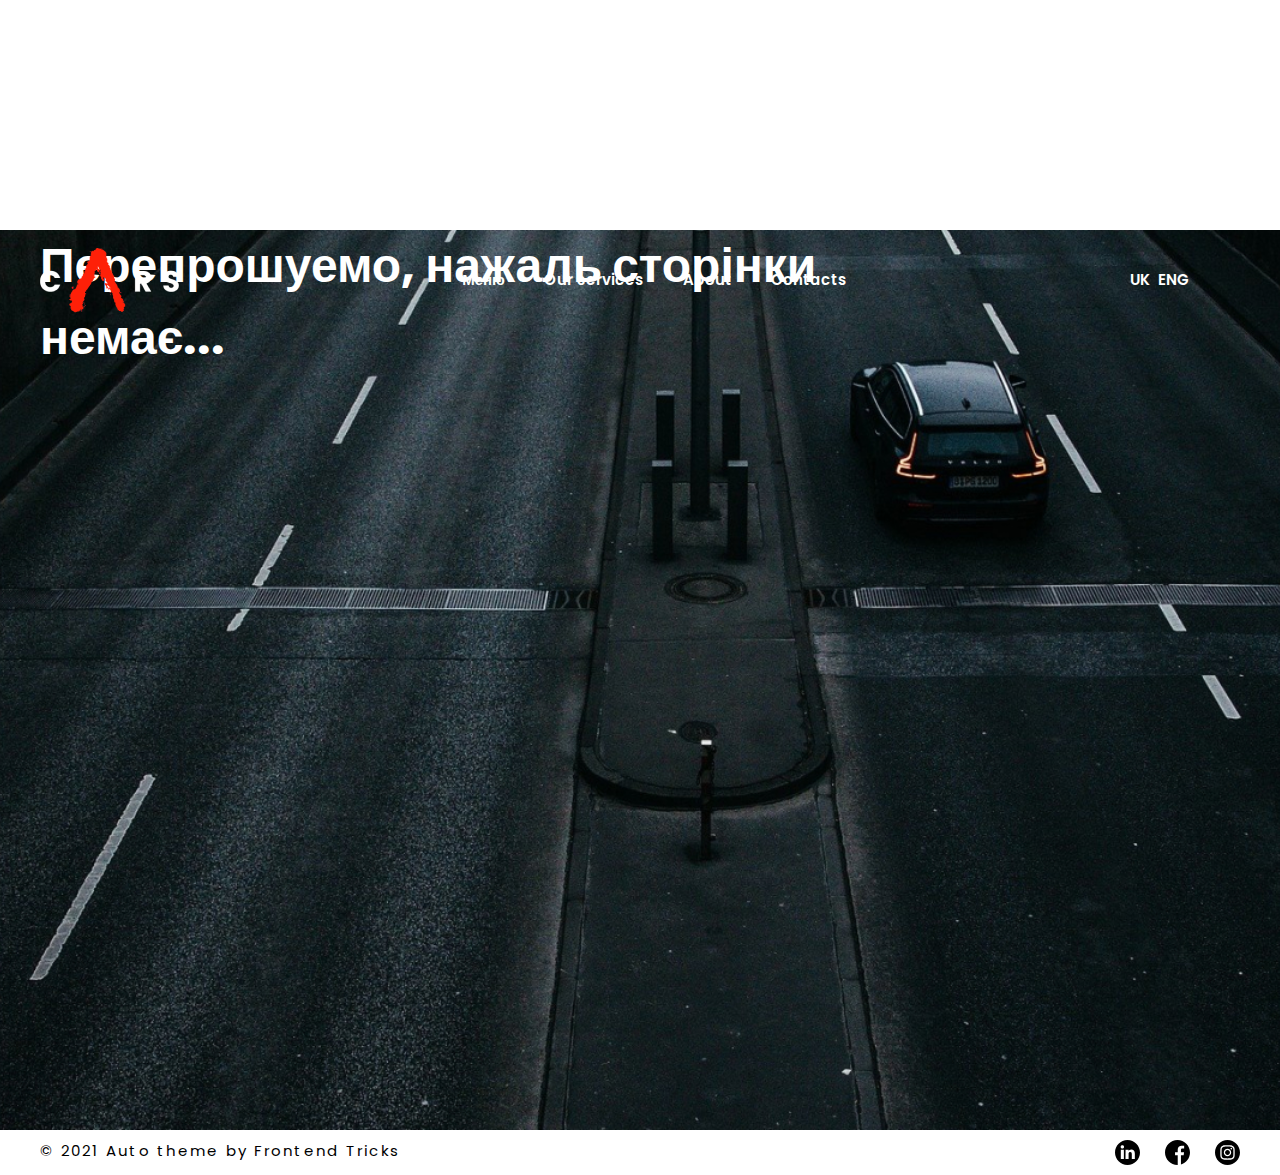
==== error-UK.html @ 9df47ee7 "First Commit" ====
<!DOCTYPE html>
<html lang="en">
<head>
    <meta charset="UTF-8">
    <meta http-equiv="X-UA-Compatible" content="IE=edge">
    <meta name="viewport" content="width=device-width, initial-scale=1.0">
    <link rel="stylesheet" href="./css/style.css">
    <link rel="preconnect" href="https://fonts.googleapis.com"> 
    <link rel="preconnect" href="https://fonts.gstatic.com" crossorigin> 
    <link href="https://fonts.googleapis.com/css2?family=Poppins:wght@400;500;600;700;900&display=swap" rel="stylesheet">
    <title>Cars</title>
</head>
<body>
    <div class="wrapper_error">
        <div class="page_one">
            <header class="header_container _container">
                <div class="header_logo">
                    <a href="#"><img src="./img/logo 1.png" alt="logo_icon"></a>
                </div>
                <nav class="header_item">
                    <a href="#">Меню</a>
                    <a href="#">Our services</a>
                    <a href="#">About</a>
                    <a href="#">Contacts</a>
                </nav>
                <div class="burger-menu">
                    <input id="menu-toggle" type="checkbox">
                    <label class="menu-btn" for="menu-toggle">
                        <span></span>
                    </label>
                    <ul class="menubox">
                        <li><a href="#" class="menu-item">Main</a></li>
                        <li><a href="#" class="menu-item">Our services</a></li>
                        <li><a href="#" class="menu-item">About</a></li>
                        <li><a href="#" class="menu-item">Contacts</a></li>
                        <div class="lang-burger">
                            <a href="./index-UK.html">UK</a>
                            <a href="./index.html">ENG</a>
                        </div>
                    </ul>
                </div>
                <div class="lang_menu">
                    <a href="./index-UK.html">UK</a>
                    <a href="./index.html">ENG</a>
                </div>
            </header>
            <div class="intro_container">
                <div class="_container">
                    <h1>Перепрошуемо, нажаль сторінки немає...
                    </h1>
                </div>
            </div>
        </div>
        <footer class="footer-error">
            <div class="_container">
                <div class="footer-contant">
                    <p class="footer-text">© 2021 Auto theme by Frontend Tricks
                    </p>
                    <div class="footer-social">
                        <a class="soc-in" href="#"><img src="./img/linkedin 1.svg" alt="" class="logo-in"></a>
                        <a class="soc-facebook" href="#"><img src="./img/facebook 1.svg" alt="" class="logo-facebook"></a>
                        <a class="soc-instagram" href="#"><img src="./img/instagram.svg" alt="" class="logo-inst"></a>
                    </div>
                </div>
            </div>
        </footer>
        <!-- -------END--FOOTER---------- -->
    </div>
</body>
</html>
---- css/style.css ----
/*Обнуление*/
*{
	padding: 0;
	margin: 0;
	border: 0;
}
*,*:before,*:after{
	-moz-box-sizing: border-box;
	-webkit-box-sizing: border-box;
	box-sizing: border-box;
}
:focus,:active{outline: none;}
a:focus,a:active{outline: none;}
nav,footer,header,aside{display: block;}
html,body{
	height: 100%;
	width: 100%;
	font-size: 100%;
	line-height: 1;
	font-size: 14px;
	-ms-text-size-adjust: 100%;
	-moz-text-size-adjust: 100%;
	-webkit-text-size-adjust: 100%;
}
input,button,textarea{font-family:inherit;}
input::-ms-clear{display: none;}
button{cursor: pointer;}
button::-moz-focus-inner {padding:0;border:0;}
a, a:visited{text-decoration: none;}
a:hover{text-decoration: none;}
ul li{list-style: none;}
img{vertical-align: top;}
h1,h2,h3,h4,h5,h6{font-size:inherit;font-weight: 400;}
/*--------------------*/
/* font-family: 'Poppins', sans-serif; */

/* ------------------------------------------- */
body{
    font-family: 'Poppins', sans-serif;
    font-style: normal;
}
._container{
    max-width: 1230px;
    margin: 0 auto;
    padding: 0 15px;
}

/* ------------------------------------------- */
.page_one{
    width: 100%;
    height: 100vh;
    background: url(../img/road.jpg)no-repeat;
    background-size: cover;
	background-position: center ;
    position: relative;
}
.header_item{
    display: block;
}
.header_container{
    position: absolute;
    top: 0;
    left: 0;
    z-index: 100;
    width: 100%;
    height: 100px;
    display: flex;
    justify-content: space-between;
    align-items: center;
    color: white;
    padding: 0 40px;
}
.header--fixed{
    position: fixed;
    height: 50px;
	left: 0;
	top: 0;
    z-index: 20;
    background-color: rgba(0, 0, 0,.7);
    transition: all .6s ease;
}
.logo-img-scroll{
    width: 100px;
}
.header_item a{
    color: white;
    font-weight: 600;
    font-size: 15px;
    line-height: 22px;
}
.header_item a:hover{
    color: #B7B7B7;
    border-bottom: 2px solid #B7B7B7;
    transition: 0.2s;
}
.header_item a:not(:last-child){
    margin-right: 35px;
}
.lang_menu{
    display: flex;
}
.lang_menu a{
    font-weight: 600;
    font-size: 15px;
    line-height: 22px;
    color: white;
}
.lang_menu a:hover{
    color: #B7B7B7;
    transition: 0.2s;
}

.lang_menu a:not(:last-child){
    margin-right: 8px;
}
.lang-burger a{
    font-weight: 600;
    font-size: 15px;
    line-height: 22px;
    color: white;
}
.lang-burger a:hover{
    color: white;
    transition: 0.1s;
}

.lang-burger a:not(:last-child){
    margin-right: 8px;
}
.lang-burger{
    display: flex;
    position: absolute;
    bottom: 30px;
    right: 30px;
}
/* ------------------------------------------- */
.intro{
    position: absolute;
    top: 0;
    left: 0;
    z-index: 6;
    width: 100%;
    height: 100vh;
}
.intro_container h1{
    max-width: 791px;
    margin-top: 230px;
    font-weight: 700;
    font-size: 48px;
    line-height: 150%;
    color: #FFFFFF;
}

.intro_button {
    margin-top: 53px;
}
.intro_button a{
    padding: 11px 48px;
    font-weight: 500;
    font-size: 18px;
    line-height: 150%;
    color: #FFFFFF;
    background: #DB2512;
}
.intro_button a:hover{
    background: #82180c;
    transition: 0.3s;
}
/* -------------------------------------------------------------- */
/* ---------------------BURGER-MENU------------------------------ */
/* -------------------------------------------------------------- */
.burger-menu{
    display: none;
    /* position: relative; */
    /* z-index: 10; */
}
.link-img {
    margin: 0 40px;
}
.menu-btn{
    display: flex;
    align-items: center;
    position: absolute;
    right: 15px;
    width: 26px;
    height: 26px;
    cursor: pointer;
    z-index: 200;
    top: 10px;
}
.menu-btn > span,
.menu-btn > span::before,
.menu-btn > span::after{
    display: block;
    position: absolute;
    width: 100%;
    height: 2px;
    background-color: white;
    transition-duration: .25s;
}
.menu-btn > span::before{
    content: '';
    top: -8px;
}
.menu-btn > span::after{
    content: '';
    top: 8px;
}
.menubox{
    display: block;
    text-align: center;
    position: fixed;
    visibility: hidden;
    top: 0;
    right: -100%;
    margin: 0;
    width: 100%;
    height: 100%;
    padding: 70px 0;
    list-style: none;
    background: rgba(15, 15, 15, .9);
    box-shadow: 1px 0px 6px rgba(0, 0, 0, .2);
    transition-duration: .25s;
    z-index: 1000;
}
.menu-item{
    display: inline-block;
    padding: 12px 24px;
    font-size: 24px;
    line-height: 18px;
    text-transform: uppercase;
    color: white;
    text-align: center;
    text-decoration: none;
    transition-duration: 0.25s;
}

a:active{
    color: rgba(200, 12, 12, 0.907);
}
.menu-item:hover{
    color: rgba(219, 37, 18, .8);
}
#menu-toggle{
    opacity: 0;
}
#menu-toggle:focus ~ .menu-btn > span{
    transform: rotate(45deg);
}
#menu-toggle:focus ~ .menu-btn > span::before{
    transform: rotate(0);
    top: 0;
}
#menu-toggle:focus ~ .menu-btn > span::after{
    transform: rotate(90deg);
    top: 0;
}
#menu-toggle:focus ~ .menubox{
    visibility: visible;
    right: 0;
}

/* -------------------------------------------------------------- */
/* -------------------------------------------------------------- */
/* -------------------------------------------------------------- */
.arrow{
    position: absolute;
    opacity: 0;
    bottom: 0;
    right: 0;
    transform: rotate(90deg);
    width: 30px;
    background-color: #DB2512;
    padding: 20px;
    transition: all .3s ease;
}
.arrow-fixed{
    position: fixed;
    opacity: 1;
    z-index: 30;
    width: 60px;
    bottom: 160px;
    right: 40px;
    transform: rotate(-90deg);
    transition: all .6s ease;
    border-radius: 50%;
    background-color: rgba(219, 37, 18, .6);
    padding: 20px;
}
/* <!-- -------BLOCK_CONTAKT------- --> */
.block-contakt{
    position: relative;
    margin-top: -100px;
}

.intro_block{
    display: flex;
    justify-content: center;
}
.block_one{
    padding: 39px 0 37px 39px;
    width: 100%;
    /* width: 33.333%; */
    background: #FFFFFF;
    box-shadow: 0px 0px 15px rgba(0, 0, 0, 0.25);
}
.block_one{
    margin-top: 10px;
}
.block_one:not(:last-child){
    margin-top: 10px;
    margin-right: 21px;
}
.text_one_block{
    font-weight: 700;
    font-size: 18px;
    line-height: 150%;
    letter-spacing: 0.15em;
    margin: 21px 0 15px;
}
.text_two_block{
    font-weight: 400;
    font-size: 18px;
    line-height: 150%;
    color: #B7B7B7;
} 

/* <!-- -----------SERVICE------------ --> */
.service {
    padding: 100px 0;
}
.service-container {
    color: #000000;
    text-transform: uppercase;
    letter-spacing: 0.15em;
}
.service-title {
    font-weight: 700;
    font-size: 30px;
    line-height: 150%;
}
.service-sub-title {
    margin: 15px 0 60px 0;
    font-weight: 400;
    font-size: 15px;
    line-height: 22px;
}
.service-list {
    display: flex;
    justify-content: space-between;
    flex-wrap: wrap;
}
.service-item{
    margin-right: 5px;
}

.block-img{
    position: relative;
    max-width: 386px;
    max-height: 500px;
    overflow: hidden;
    background-color: black;
}
.block-img:hover img{
    transform:scale(1.3);
    filter: blur(1px);
    opacity: .5;
}
.service-img {
    width: 100%;
    transition: .5s;
}
.service-item_text{
    position: absolute;
    bottom: 32px;
    left: 29px;
    font-weight: 600;
    font-size: 18px;
    line-height: 150%;
    letter-spacing: 0.23em;
    text-transform: uppercase;
    color: #FFFFFF;
    opacity: 0;
}
.service-item_text{
    max-width: 269px;
    max-height: 108px;
}
.service-item_button{
    position: absolute;
    top: 50%;
    left: 50%;
    transform: translate(-50%, -50%);
    padding: 40px;
    font-size: 18px;
    letter-spacing: 0.23em;
    cursor: pointer;
    color: #FFFFFF;
    background-color: #DB2512;
    border-radius: 50%;
    z-index: 100;
    opacity: 0;
}
.service-item_name {
    margin-top: 21px;
    font-weight: 600;
    font-size: 20px;
    line-height: 150%;
    letter-spacing: 0.23em;
    text-transform: uppercase;
}
.block-img:hover .service-item_button{
    opacity: .8;
    transition: .5s;
}
.block-img:hover .service-item_text{
    opacity: 1;
    transition: .5s;
}
/* <!-- --------------ABOUT----------- --> */
.block-about {
    padding: 117px 0;
    background: #171616;
}
.block-item_container {
    display: flex;
    justify-content: space-between;
}


.block-above_content {
    max-width: 506px;
}

.block-above_title {
    font-weight: 700;
    font-size: 30px;
    line-height: 150%;
    letter-spacing: 0.15em;
    text-transform: uppercase;
    color: #FFFFFF;
}
.block-above_text {
    margin: 42px 0 48px 0;
    font-weight: 600;
    font-size: 15px;
    line-height: 150%;
    letter-spacing: 0.23em;
    color: #B7B7B7;
}
.block-above_link {
    font-weight: 500;
    font-size: 18px;
    line-height: 150%;
    letter-spacing: 0.15em;
    text-decoration-line: underline;
    text-transform: uppercase;
    color: #FFFFFF;
}
.block-above_img {
    margin: 40px 0;
}
.above_img {
    width: 100%;
}


/* <!-- -----------WORK-PROCESS----------- --> */

.work-process_content {
    text-align: center;
    padding: 100px 0;
}
.work-process_title {
    font-weight: 900;
    font-size: 148px;
    line-height: 150%;
    text-transform: uppercase;
    color: #000000;
}
.work-process_subtitle {
    margin: 58px 0 92px;
    font-weight: 600;
    font-size: 40px;
    line-height: 150%;
    letter-spacing: 0.15em;
    text-transform: uppercase;
    color: #000000;
}
.work-process_block {
    display: flex;
    justify-content: space-between;
}
.work-process_item {
    max-width: 386px;
    padding: 31px 30px 26px 30px;
    margin-top: 10px;
    background: #FFFFFF;
    box-shadow: 0px 0px 15px rgba(0, 0, 0, 0.25);
}
.work-process_item:not(:last-child) {
    margin-right: 5px;
}
._item-title {
    font-weight: 700;
    font-size: 18px;
    line-height: 150%;
    letter-spacing: 0.15em;
    text-transform: uppercase;
    color: #000000;
}
._item-subtitle {
    margin-top: 15px;
    font-weight: 400;
    font-size: 18px;
    line-height: 150%;
    color: #B7B7B7;
}

/* <!-- ---------CONTACT---------- --> */
.block-contack {
    background: #171616;
}
input,
textarea{
    background: none;
    border-bottom: 1px solid white;
    font-weight: 400;
    font-size: 15px;
    line-height: 150%;
    letter-spacing: 0.15em;
    color: #FFFFFF;
}
input{
    display: block;
    width: 197px;
    padding: 9px 0;
}
textarea{
    display: flex;
    width: 100%;
    resize: none;
}
.block-contact_contant {
    max-width: 100%;
    padding: 97px 0;
}
.block-contack_title {
    font-weight: 700;
    font-size: 30px;
    line-height: 150%;
    letter-spacing: 0.15em;
    text-transform: uppercase;
    color: #FFFFFF;
}
.block-contact_form {
    display: block;
    max-width: 440px;
}
._form-input {
    display: flex;
}
._input-two{
    margin: 45px 0 54px 0;
}
._input-name {
    margin-right: 46px;
}

._input-mail {
    margin-right: 46px;
}

.block-contact_btn{
    padding: 11px 76px;
    margin-top: 37px;
    font-weight: 500;
    font-size: 18px;
    line-height: 150%;
    text-transform: uppercase;
    color: #FFFFFF;
    background: #DB2512;
}

/* <!-- ------------FOOTER---------- --> */
.footer {
    padding: 66px 0 61px 0;
}
.footer-error{
    padding: 10px 0 10px 0;
}
.footer-contant {
    display: flex;
    justify-content: space-between;
}
.footer-text {
    font-weight: 400;
    font-size: 15px;
    line-height: 150%;
    letter-spacing: 0.15em;
    color: #000000;
}

.logo-facebook {
    margin-left: 21px;
}
.logo-inst {
    margin-left: 21px;
}









/* ------------------------------------------------------- */
@media (max-width:1052px) {
    .block-item_container {
        display:block;
    }
    .block-above_content {
        max-width: 100%;
    }
}
@media (max-width:811px) {
    .service {
        text-align: center;
    }
    .service-list {
        justify-content: center;
    }
}
@media (max-width:782px) {
    .block-contakt{
        margin-top: 0;
    }
}
@media (max-width:761px) {
    .arrow{
        display: none;
    }
    .header_item{
        display: none;
    }
    .lang_menu{
        display: none;
    }
    .burger-menu{
        display: block;
    }
}

@media (max-width:698px) {
    .footer-contant {
        display: block;
    }
    .footer-social {
        margin-top: 15px;
        text-align: center;
    }
    .footer-text {
        text-align: center;
    }
    .work-process_title {
        font-size: 100px;
    }
    .work-process_block {
        display: block;
    }
    .work-process_item {
        max-width: 100%;
    }
    .intro_block{
        display: block;
        width: 100%;
        text-align: center;
    }
    .text_one_block{
        font-size: 14px;
    }
    .intro_container h1{
        /* font-size: calc(); */
        font-size: 30px;
    }
}
@media (max-width:500px) {
    .work-process_title{
        font-size: 80px;
    }
    .work-process_subtitle{
        font-size: 35px;
    }
}

@media (max-width:475px) {
    ._form-input {
        display: block;
    }
    input{
        width: 100%;
    }
    ._input-last-name {
        margin-top: 45px;
    }
    ._input-phone {
        margin-top: 45px;
    }
}
@media (max-width:400px){
    .work-process_title{
        font-size: 70px;
    }
    .work-process_subtitle{
        font-size: 30px;
    }
    .service-item_text{
        font-size: 16px;
    }
}
@media (max-width:350px){
    .work-process_title{
        font-size: 60px;
    }
    .service-item_text{
        font-size: 14px;
        bottom: 15px;
    }

}
@media (max-width:300px){
    .work-process_title{
        font-size: 50px;
    }
    .block-above_title{
        font-size: 25px;
    }
    .work-process_subtitle{
        font-size: 30px;
    }
    .service-item_text{
        font-size: 10px;
        /* bottom: 0; */
    }
}
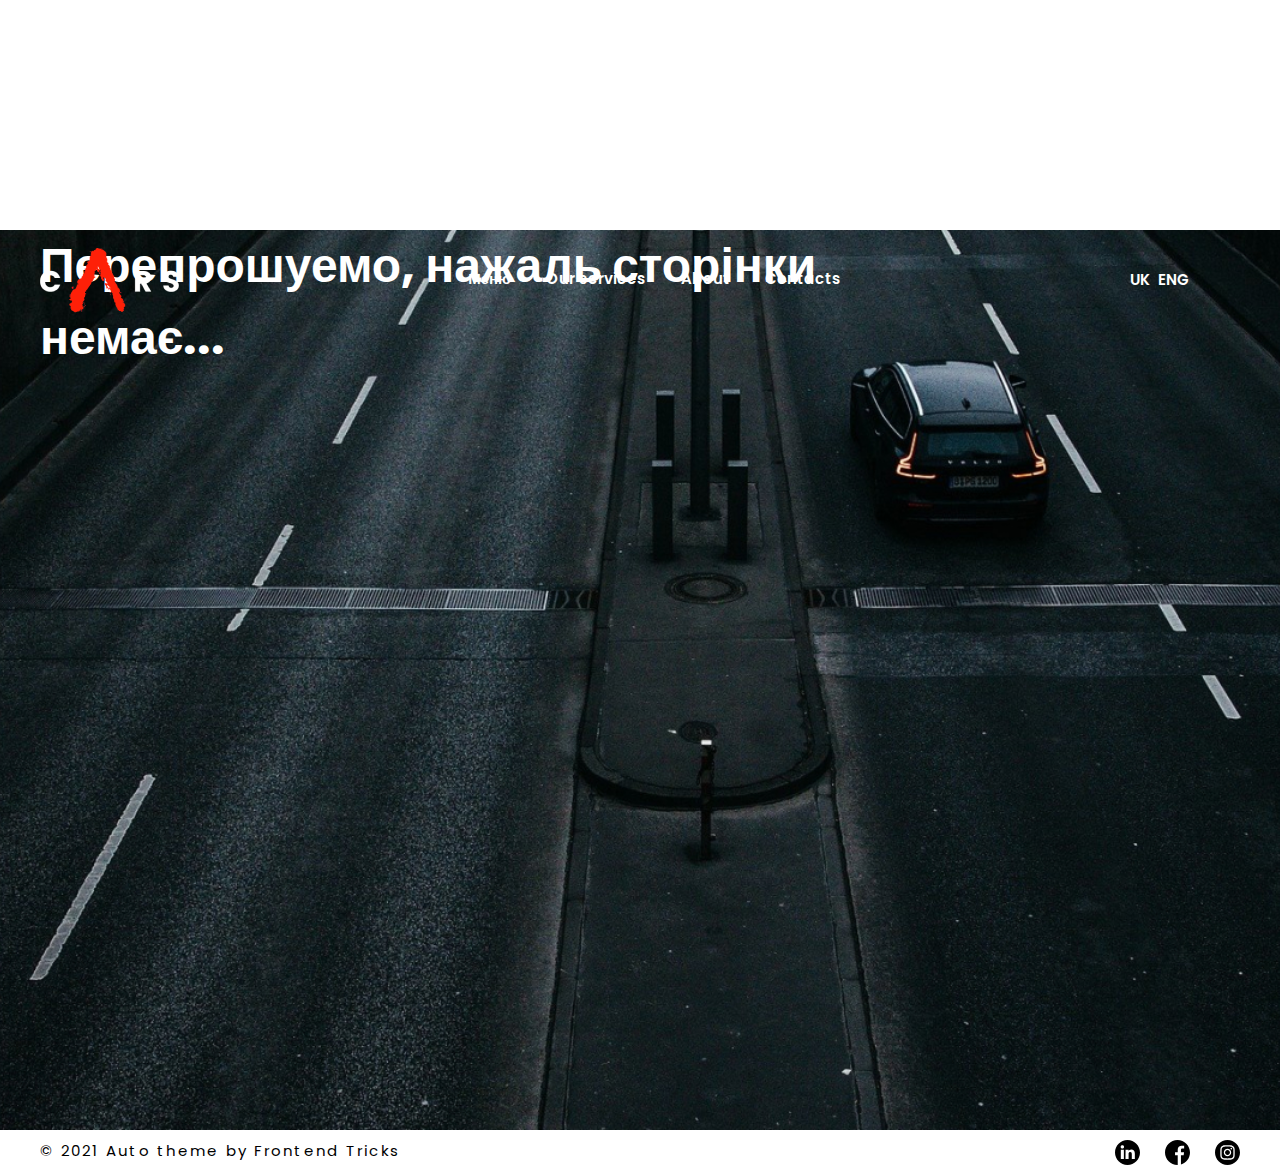
==== commit 30988720: "new file" ====
--- a/error-UK.html
+++ b/error-UK.html
@@ -15,7 +15,7 @@
         <div class="page_one">
             <header class="header_container _container">
                 <div class="header_logo">
-                    <a href="#"><img src="./img/logo 1.png" alt="logo_icon"></a>
+                    <a href="/cars/index-UK.html"><img src="./img/logo 1.png" alt="logo_icon"></a>
                 </div>
                 <nav class="header_item">
                     <a href="#">Меню</a>
--- a/css/style.css
+++ b/css/style.css
@@ -1,747 +1,2 @@
-/*Обнуление*/
-*{
-	padding: 0;
-	margin: 0;
-	border: 0;
-}
-*,*:before,*:after{
-	-moz-box-sizing: border-box;
-	-webkit-box-sizing: border-box;
-	box-sizing: border-box;
-}
-:focus,:active{outline: none;}
-a:focus,a:active{outline: none;}
-nav,footer,header,aside{display: block;}
-html,body{
-	height: 100%;
-	width: 100%;
-	font-size: 100%;
-	line-height: 1;
-	font-size: 14px;
-	-ms-text-size-adjust: 100%;
-	-moz-text-size-adjust: 100%;
-	-webkit-text-size-adjust: 100%;
-}
-input,button,textarea{font-family:inherit;}
-input::-ms-clear{display: none;}
-button{cursor: pointer;}
-button::-moz-focus-inner {padding:0;border:0;}
-a, a:visited{text-decoration: none;}
-a:hover{text-decoration: none;}
-ul li{list-style: none;}
-img{vertical-align: top;}
-h1,h2,h3,h4,h5,h6{font-size:inherit;font-weight: 400;}
-/*--------------------*/
-/* font-family: 'Poppins', sans-serif; */
-
-/* ------------------------------------------- */
-body{
-    font-family: 'Poppins', sans-serif;
-    font-style: normal;
-}
-._container{
-    max-width: 1230px;
-    margin: 0 auto;
-    padding: 0 15px;
-}
-
-/* ------------------------------------------- */
-.page_one{
-    width: 100%;
-    height: 100vh;
-    background: url(../img/road.jpg)no-repeat;
-    background-size: cover;
-	background-position: center ;
-    position: relative;
-}
-.header_item{
-    display: block;
-}
-.header_container{
-    position: absolute;
-    top: 0;
-    left: 0;
-    z-index: 100;
-    width: 100%;
-    height: 100px;
-    display: flex;
-    justify-content: space-between;
-    align-items: center;
-    color: white;
-    padding: 0 40px;
-}
-.header--fixed{
-    position: fixed;
-    height: 50px;
-	left: 0;
-	top: 0;
-    z-index: 20;
-    background-color: rgba(0, 0, 0,.7);
-    transition: all .6s ease;
-}
-.logo-img-scroll{
-    width: 100px;
-}
-.header_item a{
-    color: white;
-    font-weight: 600;
-    font-size: 15px;
-    line-height: 22px;
-}
-.header_item a:hover{
-    color: #B7B7B7;
-    border-bottom: 2px solid #B7B7B7;
-    transition: 0.2s;
-}
-.header_item a:not(:last-child){
-    margin-right: 35px;
-}
-.lang_menu{
-    display: flex;
-}
-.lang_menu a{
-    font-weight: 600;
-    font-size: 15px;
-    line-height: 22px;
-    color: white;
-}
-.lang_menu a:hover{
-    color: #B7B7B7;
-    transition: 0.2s;
-}
-
-.lang_menu a:not(:last-child){
-    margin-right: 8px;
-}
-.lang-burger a{
-    font-weight: 600;
-    font-size: 15px;
-    line-height: 22px;
-    color: white;
-}
-.lang-burger a:hover{
-    color: white;
-    transition: 0.1s;
-}
-
-.lang-burger a:not(:last-child){
-    margin-right: 8px;
-}
-.lang-burger{
-    display: flex;
-    position: absolute;
-    bottom: 30px;
-    right: 30px;
-}
-/* ------------------------------------------- */
-.intro{
-    position: absolute;
-    top: 0;
-    left: 0;
-    z-index: 6;
-    width: 100%;
-    height: 100vh;
-}
-.intro_container h1{
-    max-width: 791px;
-    margin-top: 230px;
-    font-weight: 700;
-    font-size: 48px;
-    line-height: 150%;
-    color: #FFFFFF;
-}
-
-.intro_button {
-    margin-top: 53px;
-}
-.intro_button a{
-    padding: 11px 48px;
-    font-weight: 500;
-    font-size: 18px;
-    line-height: 150%;
-    color: #FFFFFF;
-    background: #DB2512;
-}
-.intro_button a:hover{
-    background: #82180c;
-    transition: 0.3s;
-}
-/* -------------------------------------------------------------- */
-/* ---------------------BURGER-MENU------------------------------ */
-/* -------------------------------------------------------------- */
-.burger-menu{
-    display: none;
-    /* position: relative; */
-    /* z-index: 10; */
-}
-.link-img {
-    margin: 0 40px;
-}
-.menu-btn{
-    display: flex;
-    align-items: center;
-    position: absolute;
-    right: 15px;
-    width: 26px;
-    height: 26px;
-    cursor: pointer;
-    z-index: 200;
-    top: 10px;
-}
-.menu-btn > span,
-.menu-btn > span::before,
-.menu-btn > span::after{
-    display: block;
-    position: absolute;
-    width: 100%;
-    height: 2px;
-    background-color: white;
-    transition-duration: .25s;
-}
-.menu-btn > span::before{
-    content: '';
-    top: -8px;
-}
-.menu-btn > span::after{
-    content: '';
-    top: 8px;
-}
-.menubox{
-    display: block;
-    text-align: center;
-    position: fixed;
-    visibility: hidden;
-    top: 0;
-    right: -100%;
-    margin: 0;
-    width: 100%;
-    height: 100%;
-    padding: 70px 0;
-    list-style: none;
-    background: rgba(15, 15, 15, .9);
-    box-shadow: 1px 0px 6px rgba(0, 0, 0, .2);
-    transition-duration: .25s;
-    z-index: 1000;
-}
-.menu-item{
-    display: inline-block;
-    padding: 12px 24px;
-    font-size: 24px;
-    line-height: 18px;
-    text-transform: uppercase;
-    color: white;
-    text-align: center;
-    text-decoration: none;
-    transition-duration: 0.25s;
-}
-
-a:active{
-    color: rgba(200, 12, 12, 0.907);
-}
-.menu-item:hover{
-    color: rgba(219, 37, 18, .8);
-}
-#menu-toggle{
-    opacity: 0;
-}
-#menu-toggle:focus ~ .menu-btn > span{
-    transform: rotate(45deg);
-}
-#menu-toggle:focus ~ .menu-btn > span::before{
-    transform: rotate(0);
-    top: 0;
-}
-#menu-toggle:focus ~ .menu-btn > span::after{
-    transform: rotate(90deg);
-    top: 0;
-}
-#menu-toggle:focus ~ .menubox{
-    visibility: visible;
-    right: 0;
-}
-
-/* -------------------------------------------------------------- */
-/* -------------------------------------------------------------- */
-/* -------------------------------------------------------------- */
-.arrow{
-    position: absolute;
-    opacity: 0;
-    bottom: 0;
-    right: 0;
-    transform: rotate(90deg);
-    width: 30px;
-    background-color: #DB2512;
-    padding: 20px;
-    transition: all .3s ease;
-}
-.arrow-fixed{
-    position: fixed;
-    opacity: 1;
-    z-index: 30;
-    width: 60px;
-    bottom: 160px;
-    right: 40px;
-    transform: rotate(-90deg);
-    transition: all .6s ease;
-    border-radius: 50%;
-    background-color: rgba(219, 37, 18, .6);
-    padding: 20px;
-}
-/* <!-- -------BLOCK_CONTAKT------- --> */
-.block-contakt{
-    position: relative;
-    margin-top: -100px;
-}
-
-.intro_block{
-    display: flex;
-    justify-content: center;
-}
-.block_one{
-    padding: 39px 0 37px 39px;
-    width: 100%;
-    /* width: 33.333%; */
-    background: #FFFFFF;
-    box-shadow: 0px 0px 15px rgba(0, 0, 0, 0.25);
-}
-.block_one{
-    margin-top: 10px;
-}
-.block_one:not(:last-child){
-    margin-top: 10px;
-    margin-right: 21px;
-}
-.text_one_block{
-    font-weight: 700;
-    font-size: 18px;
-    line-height: 150%;
-    letter-spacing: 0.15em;
-    margin: 21px 0 15px;
-}
-.text_two_block{
-    font-weight: 400;
-    font-size: 18px;
-    line-height: 150%;
-    color: #B7B7B7;
-} 
-
-/* <!-- -----------SERVICE------------ --> */
-.service {
-    padding: 100px 0;
-}
-.service-container {
-    color: #000000;
-    text-transform: uppercase;
-    letter-spacing: 0.15em;
-}
-.service-title {
-    font-weight: 700;
-    font-size: 30px;
-    line-height: 150%;
-}
-.service-sub-title {
-    margin: 15px 0 60px 0;
-    font-weight: 400;
-    font-size: 15px;
-    line-height: 22px;
-}
-.service-list {
-    display: flex;
-    justify-content: space-between;
-    flex-wrap: wrap;
-}
-.service-item{
-    margin-right: 5px;
-}
-
-.block-img{
-    position: relative;
-    max-width: 386px;
-    max-height: 500px;
-    overflow: hidden;
-    background-color: black;
-}
-.block-img:hover img{
-    transform:scale(1.3);
-    filter: blur(1px);
-    opacity: .5;
-}
-.service-img {
-    width: 100%;
-    transition: .5s;
-}
-.service-item_text{
-    position: absolute;
-    bottom: 32px;
-    left: 29px;
-    font-weight: 600;
-    font-size: 18px;
-    line-height: 150%;
-    letter-spacing: 0.23em;
-    text-transform: uppercase;
-    color: #FFFFFF;
-    opacity: 0;
-}
-.service-item_text{
-    max-width: 269px;
-    max-height: 108px;
-}
-.service-item_button{
-    position: absolute;
-    top: 50%;
-    left: 50%;
-    transform: translate(-50%, -50%);
-    padding: 40px;
-    font-size: 18px;
-    letter-spacing: 0.23em;
-    cursor: pointer;
-    color: #FFFFFF;
-    background-color: #DB2512;
-    border-radius: 50%;
-    z-index: 100;
-    opacity: 0;
-}
-.service-item_name {
-    margin-top: 21px;
-    font-weight: 600;
-    font-size: 20px;
-    line-height: 150%;
-    letter-spacing: 0.23em;
-    text-transform: uppercase;
-}
-.block-img:hover .service-item_button{
-    opacity: .8;
-    transition: .5s;
-}
-.block-img:hover .service-item_text{
-    opacity: 1;
-    transition: .5s;
-}
-/* <!-- --------------ABOUT----------- --> */
-.block-about {
-    padding: 117px 0;
-    background: #171616;
-}
-.block-item_container {
-    display: flex;
-    justify-content: space-between;
-}
-
-
-.block-above_content {
-    max-width: 506px;
-}
-
-.block-above_title {
-    font-weight: 700;
-    font-size: 30px;
-    line-height: 150%;
-    letter-spacing: 0.15em;
-    text-transform: uppercase;
-    color: #FFFFFF;
-}
-.block-above_text {
-    margin: 42px 0 48px 0;
-    font-weight: 600;
-    font-size: 15px;
-    line-height: 150%;
-    letter-spacing: 0.23em;
-    color: #B7B7B7;
-}
-.block-above_link {
-    font-weight: 500;
-    font-size: 18px;
-    line-height: 150%;
-    letter-spacing: 0.15em;
-    text-decoration-line: underline;
-    text-transform: uppercase;
-    color: #FFFFFF;
-}
-.block-above_img {
-    margin: 40px 0;
-}
-.above_img {
-    width: 100%;
-}
-
-
-/* <!-- -----------WORK-PROCESS----------- --> */
-
-.work-process_content {
-    text-align: center;
-    padding: 100px 0;
-}
-.work-process_title {
-    font-weight: 900;
-    font-size: 148px;
-    line-height: 150%;
-    text-transform: uppercase;
-    color: #000000;
-}
-.work-process_subtitle {
-    margin: 58px 0 92px;
-    font-weight: 600;
-    font-size: 40px;
-    line-height: 150%;
-    letter-spacing: 0.15em;
-    text-transform: uppercase;
-    color: #000000;
-}
-.work-process_block {
-    display: flex;
-    justify-content: space-between;
-}
-.work-process_item {
-    max-width: 386px;
-    padding: 31px 30px 26px 30px;
-    margin-top: 10px;
-    background: #FFFFFF;
-    box-shadow: 0px 0px 15px rgba(0, 0, 0, 0.25);
-}
-.work-process_item:not(:last-child) {
-    margin-right: 5px;
-}
-._item-title {
-    font-weight: 700;
-    font-size: 18px;
-    line-height: 150%;
-    letter-spacing: 0.15em;
-    text-transform: uppercase;
-    color: #000000;
-}
-._item-subtitle {
-    margin-top: 15px;
-    font-weight: 400;
-    font-size: 18px;
-    line-height: 150%;
-    color: #B7B7B7;
-}
-
-/* <!-- ---------CONTACT---------- --> */
-.block-contack {
-    background: #171616;
-}
-input,
-textarea{
-    background: none;
-    border-bottom: 1px solid white;
-    font-weight: 400;
-    font-size: 15px;
-    line-height: 150%;
-    letter-spacing: 0.15em;
-    color: #FFFFFF;
-}
-input{
-    display: block;
-    width: 197px;
-    padding: 9px 0;
-}
-textarea{
-    display: flex;
-    width: 100%;
-    resize: none;
-}
-.block-contact_contant {
-    max-width: 100%;
-    padding: 97px 0;
-}
-.block-contack_title {
-    font-weight: 700;
-    font-size: 30px;
-    line-height: 150%;
-    letter-spacing: 0.15em;
-    text-transform: uppercase;
-    color: #FFFFFF;
-}
-.block-contact_form {
-    display: block;
-    max-width: 440px;
-}
-._form-input {
-    display: flex;
-}
-._input-two{
-    margin: 45px 0 54px 0;
-}
-._input-name {
-    margin-right: 46px;
-}
-
-._input-mail {
-    margin-right: 46px;
-}
-
-.block-contact_btn{
-    padding: 11px 76px;
-    margin-top: 37px;
-    font-weight: 500;
-    font-size: 18px;
-    line-height: 150%;
-    text-transform: uppercase;
-    color: #FFFFFF;
-    background: #DB2512;
-}
-
-/* <!-- ------------FOOTER---------- --> */
-.footer {
-    padding: 66px 0 61px 0;
-}
-.footer-error{
-    padding: 10px 0 10px 0;
-}
-.footer-contant {
-    display: flex;
-    justify-content: space-between;
-}
-.footer-text {
-    font-weight: 400;
-    font-size: 15px;
-    line-height: 150%;
-    letter-spacing: 0.15em;
-    color: #000000;
-}
-
-.logo-facebook {
-    margin-left: 21px;
-}
-.logo-inst {
-    margin-left: 21px;
-}
-
-
-
-
-
-
-
-
-
-/* ------------------------------------------------------- */
-@media (max-width:1052px) {
-    .block-item_container {
-        display:block;
-    }
-    .block-above_content {
-        max-width: 100%;
-    }
-}
-@media (max-width:811px) {
-    .service {
-        text-align: center;
-    }
-    .service-list {
-        justify-content: center;
-    }
-}
-@media (max-width:782px) {
-    .block-contakt{
-        margin-top: 0;
-    }
-}
-@media (max-width:761px) {
-    .arrow{
-        display: none;
-    }
-    .header_item{
-        display: none;
-    }
-    .lang_menu{
-        display: none;
-    }
-    .burger-menu{
-        display: block;
-    }
-}
-
-@media (max-width:698px) {
-    .footer-contant {
-        display: block;
-    }
-    .footer-social {
-        margin-top: 15px;
-        text-align: center;
-    }
-    .footer-text {
-        text-align: center;
-    }
-    .work-process_title {
-        font-size: 100px;
-    }
-    .work-process_block {
-        display: block;
-    }
-    .work-process_item {
-        max-width: 100%;
-    }
-    .intro_block{
-        display: block;
-        width: 100%;
-        text-align: center;
-    }
-    .text_one_block{
-        font-size: 14px;
-    }
-    .intro_container h1{
-        /* font-size: calc(); */
-        font-size: 30px;
-    }
-}
-@media (max-width:500px) {
-    .work-process_title{
-        font-size: 80px;
-    }
-    .work-process_subtitle{
-        font-size: 35px;
-    }
-}
-
-@media (max-width:475px) {
-    ._form-input {
-        display: block;
-    }
-    input{
-        width: 100%;
-    }
-    ._input-last-name {
-        margin-top: 45px;
-    }
-    ._input-phone {
-        margin-top: 45px;
-    }
-}
-@media (max-width:400px){
-    .work-process_title{
-        font-size: 70px;
-    }
-    .work-process_subtitle{
-        font-size: 30px;
-    }
-    .service-item_text{
-        font-size: 16px;
-    }
-}
-@media (max-width:350px){
-    .work-process_title{
-        font-size: 60px;
-    }
-    .service-item_text{
-        font-size: 14px;
-        bottom: 15px;
-    }
-
-}
-@media (max-width:300px){
-    .work-process_title{
-        font-size: 50px;
-    }
-    .block-above_title{
-        font-size: 25px;
-    }
-    .work-process_subtitle{
-        font-size: 30px;
-    }
-    .service-item_text{
-        font-size: 10px;
-        /* bottom: 0; */
-    }
-}+*{padding:0;margin:0;border:0}*,:after,:before{-webkit-box-sizing:border-box;box-sizing:border-box}:active,:focus{outline:none}a:active,a:focus{outline:none}aside,footer,header,nav{display:block}body,html{height:100%;width:100%;font-size:14px;line-height:1;-ms-text-size-adjust:100%;-moz-text-size-adjust:100%;-webkit-text-size-adjust:100%}button,input,textarea{font-family:inherit}input::-ms-clear{display:none}button{cursor:pointer}button::-moz-focus-inner{padding:0;border:0}a,a:visited{text-decoration:none}a:hover{text-decoration:none}ul li{list-style:none}img{vertical-align:top}h1,h2,h3,h4,h5,h6{font-weight:400}.lang-burger{display:-webkit-box;display:-ms-flexbox;display:flex;position:absolute;bottom:30px;right:30px;gap:8px}.lang-burger a{font-weight:600;font-size:15px;line-height:22px;color:white}.lang-burger a:hover{color:white;-webkit-transition:0.1s;transition:0.1s}.burger-menu{display:none}.link-img{margin:0 40px}.menu-btn{display:-webkit-box;display:-ms-flexbox;display:flex;-webkit-box-align:center;-ms-flex-align:center;align-items:center;position:absolute;right:15px;width:26px;height:26px;cursor:pointer;z-index:200;top:10px}.menu-btn>span,.menu-btn>span:after,.menu-btn>span:before{display:block;position:absolute;width:100%;height:2px;background-color:white;-webkit-transition-duration:0.25s;transition-duration:0.25s}.menu-btn>span:before{content:"";top:-8px}.menu-btn>span:after{content:"";top:8px}.menubox{display:block;text-align:center;position:fixed;visibility:hidden;top:0;right:-100%;margin:0;width:100%;height:100%;padding:70px 0;list-style:none;background:rgba(15,15,15,0.9);-webkit-box-shadow:1px 0px 6px rgba(0,0,0,0.2);box-shadow:1px 0px 6px rgba(0,0,0,0.2);-webkit-transition-duration:0.25s;transition-duration:0.25s;z-index:1000}.menu-item{display:inline-block;padding:12px 24px;font-size:24px;line-height:18px;text-transform:uppercase;color:white;text-align:center;text-decoration:none;-webkit-transition-duration:0.25s;transition-duration:0.25s}a:active{color:rgba(200,12,12,0.907)}.menu-item:hover{color:rgba(219,37,18,0.8)}#menu-toggle{opacity:0}#menu-toggle:focus~.menu-btn>span{-webkit-transform:rotate(45deg);transform:rotate(45deg)}#menu-toggle:focus~.menu-btn>span:before{-webkit-transform:rotate(0);transform:rotate(0);top:0}#menu-toggle:focus~.menu-btn>span{-webkit-transform:rotate(90deg);transform:rotate(90deg);top:0}#menu-toggle:focus~.menubox{visibility:visible;right:0}body{font-family:"Poppins",sans-serif;font-style:normal}._container{max-width:1230px;margin:0 auto;padding:0 15px}.page_one{width:100%;height:100vh;background:url(../img/road.jpg) no-repeat;background-size:cover;background-position:center;position:relative}.header_item{display:-webkit-box;display:-ms-flexbox;display:flex;gap:35px}.header_container{position:absolute;top:0;left:0;z-index:100;width:100%;height:100px;display:-webkit-box;display:-ms-flexbox;display:flex;-webkit-box-pack:justify;-ms-flex-pack:justify;justify-content:space-between;-webkit-box-align:center;-ms-flex-align:center;align-items:center;color:white;padding:0 40px}.header--fixed{position:fixed;height:50px;left:0;top:0;z-index:20;background-color:rgba(0,0,0,0.7);-webkit-transition:all 0.6s ease;transition:all 0.6s ease}.logo-img-scroll{width:100px}.header_item a{color:white;font-weight:600;font-size:15px;line-height:22px}.header_item a{color:#fff;position:relative;text-decoration:none;border-bottom:2px solid transparent;-webkit-transition:all 0.2s;transition:all 0.2s}.header_item a:hover{color:#B7B7B7;border-bottom-color:#B7B7B7;-webkit-transition:all 0.2s;transition:all 0.2s}.lang_menu{display:-webkit-box;display:-ms-flexbox;display:flex;gap:8px}.lang_menu a{font-weight:600;font-size:15px;line-height:22px;color:white}.lang_menu a:hover{color:#B7B7B7;-webkit-transition:0.2s;transition:0.2s}.intro{position:absolute;top:0;left:0;z-index:6;width:100%;height:100vh}.intro_container h1{max-width:791px;margin-top:230px;font-weight:700;font-size:48px;line-height:150%;color:#FFFFFF}.intro_button{margin-top:53px}.intro_button a,.intro_button button{padding:11px 48px;font-weight:500;font-size:18px;line-height:150%;color:#FFFFFF;background:#DB2512}.intro_button button:hover{background:#82180c;-webkit-transition:0.3s;transition:0.3s}.arrow{position:absolute;opacity:0;bottom:0;right:0;-webkit-transform:rotate(90deg);transform:rotate(90deg);width:30px;background-color:#DB2512;padding:20px;-webkit-transition:all 0.3s ease;transition:all 0.3s ease}.arrow-fixed{position:fixed;opacity:1;z-index:30;width:60px;bottom:160px;right:40px;-webkit-transform:rotate(-90deg);transform:rotate(-90deg);-webkit-transition:all 0.6s ease;transition:all 0.6s ease;border-radius:50%;background-color:rgba(219,37,18,0.6);padding:20px}.block-contakt{position:relative;margin-top:-100px}.intro_block{display:-webkit-box;display:-ms-flexbox;display:flex;-webkit-box-pack:center;-ms-flex-pack:center;justify-content:center}.block_one{padding:39px 0 37px 39px;width:100%;background:#FFFFFF;-webkit-box-shadow:0px 0px 15px rgba(0,0,0,0.25);box-shadow:0px 0px 15px rgba(0,0,0,0.25)}.block_one{margin-top:10px}.block_one:not(:last-child){margin-top:10px;margin-right:21px}.text_one_block{font-weight:700;font-size:18px;line-height:150%;letter-spacing:0.15em;margin:21px 0 15px}.text_two_block{font-weight:400;font-size:18px;line-height:150%;color:#B7B7B7}.service{padding:100px 0}.service-container{color:#000000;text-transform:uppercase;letter-spacing:0.15em}.service-title{font-weight:700;font-size:30px;line-height:150%}.service-sub-title{margin:15px 0 60px 0;font-weight:400;font-size:15px;line-height:22px}.service-list{display:-webkit-box;display:-ms-flexbox;display:flex;-webkit-box-pack:justify;-ms-flex-pack:justify;justify-content:space-between;-ms-flex-wrap:wrap;flex-wrap:wrap}.service-item{margin-right:5px}.block-img{position:relative;max-width:386px;max-height:500px;overflow:hidden;background-color:black}.block-img:hover img{-webkit-transform:scale(1.3);transform:scale(1.3);-webkit-filter:blur(1px);filter:blur(1px);opacity:0.5}.block-img:hover .service-item_button{opacity:0.8;-webkit-transition:0.5s;transition:0.5s}.block-img:hover .service-item_text{opacity:1;-webkit-transition:0.5s;transition:0.5s}.service-img{width:100%;-webkit-transition:0.5s;transition:0.5s}.service-item_text{position:absolute;bottom:32px;left:29px;font-weight:600;font-size:18px;line-height:150%;letter-spacing:0.23em;text-transform:uppercase;color:#FFFFFF;opacity:0;-webkit-transition:0.5s;transition:0.5s;max-width:269px;max-height:108px}.service-item_button{position:absolute;top:50%;left:50%;-webkit-transform:translate(-50%,-50%);transform:translate(-50%,-50%);padding:40px;font-size:18px;letter-spacing:0.23em;cursor:pointer;color:#FFFFFF;background-color:#DB2512;border-radius:50%;z-index:100;opacity:0;-webkit-transition:0.5s;transition:0.5s}.service-item_name{margin-top:21px;font-weight:600;font-size:20px;line-height:150%;letter-spacing:0.23em;text-transform:uppercase}.block-about{padding:117px 0;background:#171616}.block-item_container{display:-webkit-box;display:-ms-flexbox;display:flex;-webkit-box-pack:justify;-ms-flex-pack:justify;justify-content:space-between}.block-above_content{max-width:506px}.block-above_title{font-weight:700;font-size:30px;line-height:150%;letter-spacing:0.15em;text-transform:uppercase;color:#FFFFFF}.block-above_text{margin:42px 0 48px 0;font-weight:600;font-size:15px;line-height:150%;letter-spacing:0.23em;color:#B7B7B7}.block-above_link{font-weight:500;font-size:18px;line-height:150%;letter-spacing:0.15em;text-decoration-line:underline;text-transform:uppercase;color:#FFFFFF}.block-above_img{margin:40px 0}.above_img{width:100%}.work-process_content{text-align:center;padding:100px 0}.work-process_title{font-weight:900;font-size:148px;line-height:150%;text-transform:uppercase;color:#000000}.work-process_subtitle{margin:58px 0 92px;font-weight:600;font-size:40px;line-height:150%;letter-spacing:0.15em;text-transform:uppercase;color:#000000}.work-process_block{display:-webkit-box;display:-ms-flexbox;display:flex;-webkit-box-pack:justify;-ms-flex-pack:justify;justify-content:space-between}.work-process_item{max-width:386px;padding:31px 30px 26px 30px;margin-top:10px;background:#FFFFFF;-webkit-box-shadow:0px 0px 15px rgba(0,0,0,0.25);box-shadow:0px 0px 15px rgba(0,0,0,0.25)}.work-process_item:not(:last-child){margin-right:5px}._item-title{font-weight:700;font-size:18px;line-height:150%;letter-spacing:0.15em;text-transform:uppercase;color:#000000}._item-subtitle{margin-top:15px;font-weight:400;font-size:18px;line-height:150%;color:#B7B7B7}.block-contack{background:#171616}input,textarea{background:none;border-bottom:1px solid white;font-weight:400;font-size:15px;line-height:150%;letter-spacing:0.15em;color:#FFFFFF}input{display:block;width:197px;padding:9px 0}textarea{display:-webkit-box;display:-ms-flexbox;display:flex;width:100%;resize:none}.block-contact_contant{max-width:100%;padding:97px 0}.block-contack_title{font-weight:700;font-size:30px;line-height:150%;letter-spacing:0.15em;text-transform:uppercase;color:#FFFFFF}.block-contact_form{display:block;max-width:440px}._form-input{display:-webkit-box;display:-ms-flexbox;display:flex}._input-two{margin:45px 0 54px 0}._input-name{margin-right:46px}._input-mail{margin-right:46px}.block-contact_btn{padding:11px 76px;margin-top:37px;font-weight:500;font-size:18px;line-height:150%;text-transform:uppercase;color:#FFFFFF;background:#DB2512}.footer{padding:66px 0 61px 0}.footer-error{padding:10px 0 10px 0}.footer-contant{display:-webkit-box;display:-ms-flexbox;display:flex;-webkit-box-pack:justify;-ms-flex-pack:justify;justify-content:space-between}.footer-text{font-weight:400;font-size:15px;line-height:150%;letter-spacing:0.15em;color:#000000}.logo-facebook{margin-left:21px}.logo-inst{margin-left:21px}@media (max-width:1052px){.block-above_content{max-width:100%}}@media (max-width:811px){.service{text-align:center}.service-list{-webkit-box-pack:center;-ms-flex-pack:center;justify-content:center}}@media (max-width:782px){.block-contakt{margin-top:0}}@media (max-width:761px){.arrow{display:none}.header_item{display:none}.lang_menu{display:none}.burger-menu{display:block}}@media (max-width:698px){.footer-contant{display:block}.footer-social{margin-top:15px;text-align:center}.footer-text{text-align:center}.work-process_title{font-size:100px}.work-process_block{display:block}.work-process_item{max-width:100%}.intro_block{display:block;width:100%;text-align:center}.text_one_block{font-size:14px}.intro_container h1{font-size:30px}.block_one{display:-webkit-box;display:-ms-flexbox;display:flex;-webkit-box-orient:vertical;-webkit-box-direction:normal;-ms-flex-direction:column;flex-direction:column;-webkit-box-align:center;-ms-flex-align:center;align-items:center;-webkit-box-pack:center;-ms-flex-pack:center;justify-content:center;padding:39px 0}}@media (max-width:500px){.work-process_title{font-size:80px}.work-process_subtitle{font-size:35px}}@media (max-width:475px){._form-input{display:block}input{width:100%}._input-last-name{margin-top:45px}._input-phone{margin-top:45px}}@media (max-width:400px){.work-process_title{font-size:70px}.work-process_subtitle{font-size:30px}.service-item_text{font-size:16px}}@media (max-width:350px){.work-process_title{font-size:60px}.service-item_text{font-size:14px;bottom:15px}}@media (max-width:300px){.work-process_title{font-size:50px}.block-above_title{font-size:25px}.work-process_subtitle{font-size:30px}.service-item_text{font-size:10px}}
+/*# sourceMappingURL=style.css.map */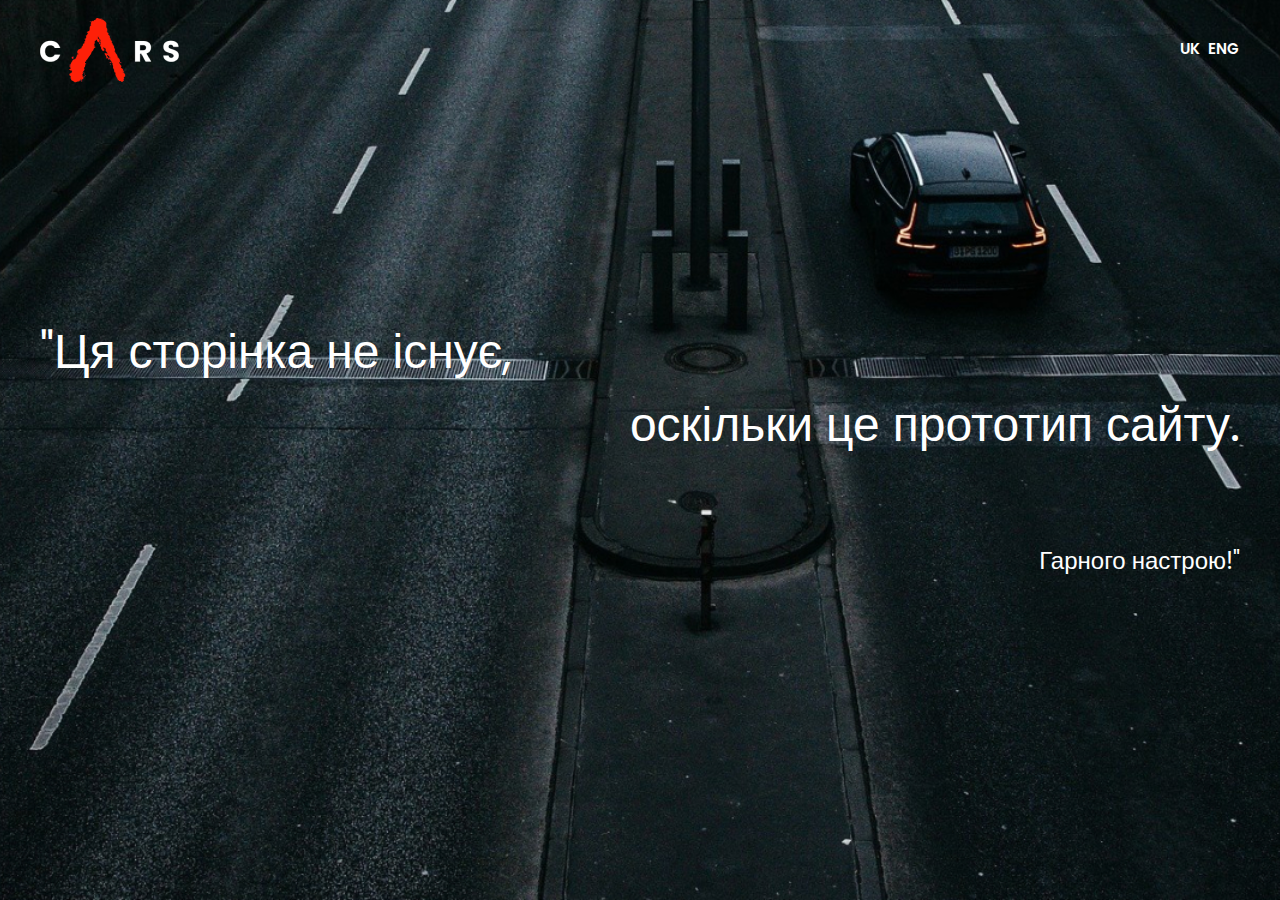
==== commit bd75c483: "15/12" ====
--- a/error-UK.html
+++ b/error-UK.html
@@ -13,58 +13,23 @@
 <body>
     <div class="wrapper_error">
         <div class="page_one">
-            <header class="header_container _container">
-                <div class="header_logo">
-                    <a href="/cars/index-UK.html"><img src="./img/logo 1.png" alt="logo_icon"></a>
-                </div>
-                <nav class="header_item">
-                    <a href="#">Меню</a>
-                    <a href="#">Our services</a>
-                    <a href="#">About</a>
-                    <a href="#">Contacts</a>
-                </nav>
-                <div class="burger-menu">
-                    <input id="menu-toggle" type="checkbox">
-                    <label class="menu-btn" for="menu-toggle">
-                        <span></span>
-                    </label>
-                    <ul class="menubox">
-                        <li><a href="#" class="menu-item">Main</a></li>
-                        <li><a href="#" class="menu-item">Our services</a></li>
-                        <li><a href="#" class="menu-item">About</a></li>
-                        <li><a href="#" class="menu-item">Contacts</a></li>
-                        <div class="lang-burger">
-                            <a href="./index-UK.html">UK</a>
-                            <a href="./index.html">ENG</a>
-                        </div>
-                    </ul>
-                </div>
-                <div class="lang_menu">
-                    <a href="./index-UK.html">UK</a>
-                    <a href="./index.html">ENG</a>
+            <header class="_container">
+                <div class="header_container">
+                    <div class="header_logo">
+                        <a href="/index-UK.html"><img src="./img/logo 1.png" alt="logo_icon"></a>
+                    </div>
+                    <div class="lang_menu">
+                        <a href="/error-UK.html">UK</a>
+                        <a href="/error.html">ENG</a>
+                    </div>
                 </div>
             </header>
-            <div class="intro_container">
-                <div class="_container">
-                    <h1>Перепрошуемо, нажаль сторінки немає...
-                    </h1>
-                </div>
-            </div>
+            <section class="section__error _container">
+                <span>"Ця сторінка не існує,</span>
+                <span>оскільки це прототип сайту.</span>
+                <h2>Гарного настрою!"</h2>
+            </section>
         </div>
-        <footer class="footer-error">
-            <div class="_container">
-                <div class="footer-contant">
-                    <p class="footer-text">© 2021 Auto theme by Frontend Tricks
-                    </p>
-                    <div class="footer-social">
-                        <a class="soc-in" href="#"><img src="./img/linkedin 1.svg" alt="" class="logo-in"></a>
-                        <a class="soc-facebook" href="#"><img src="./img/facebook 1.svg" alt="" class="logo-facebook"></a>
-                        <a class="soc-instagram" href="#"><img src="./img/instagram.svg" alt="" class="logo-inst"></a>
-                    </div>
-                </div>
-            </div>
-        </footer>
-        <!-- -------END--FOOTER---------- -->
     </div>
 </body>
 </html>--- a/css/style.css
+++ b/css/style.css
@@ -1,2 +1,2 @@
-*{padding:0;margin:0;border:0}*,:after,:before{-webkit-box-sizing:border-box;box-sizing:border-box}:active,:focus{outline:none}a:active,a:focus{outline:none}aside,footer,header,nav{display:block}body,html{height:100%;width:100%;font-size:14px;line-height:1;-ms-text-size-adjust:100%;-moz-text-size-adjust:100%;-webkit-text-size-adjust:100%}button,input,textarea{font-family:inherit}input::-ms-clear{display:none}button{cursor:pointer}button::-moz-focus-inner{padding:0;border:0}a,a:visited{text-decoration:none}a:hover{text-decoration:none}ul li{list-style:none}img{vertical-align:top}h1,h2,h3,h4,h5,h6{font-weight:400}.lang-burger{display:-webkit-box;display:-ms-flexbox;display:flex;position:absolute;bottom:30px;right:30px;gap:8px}.lang-burger a{font-weight:600;font-size:15px;line-height:22px;color:white}.lang-burger a:hover{color:white;-webkit-transition:0.1s;transition:0.1s}.burger-menu{display:none}.link-img{margin:0 40px}.menu-btn{display:-webkit-box;display:-ms-flexbox;display:flex;-webkit-box-align:center;-ms-flex-align:center;align-items:center;position:absolute;right:15px;width:26px;height:26px;cursor:pointer;z-index:200;top:10px}.menu-btn>span,.menu-btn>span:after,.menu-btn>span:before{display:block;position:absolute;width:100%;height:2px;background-color:white;-webkit-transition-duration:0.25s;transition-duration:0.25s}.menu-btn>span:before{content:"";top:-8px}.menu-btn>span:after{content:"";top:8px}.menubox{display:block;text-align:center;position:fixed;visibility:hidden;top:0;right:-100%;margin:0;width:100%;height:100%;padding:70px 0;list-style:none;background:rgba(15,15,15,0.9);-webkit-box-shadow:1px 0px 6px rgba(0,0,0,0.2);box-shadow:1px 0px 6px rgba(0,0,0,0.2);-webkit-transition-duration:0.25s;transition-duration:0.25s;z-index:1000}.menu-item{display:inline-block;padding:12px 24px;font-size:24px;line-height:18px;text-transform:uppercase;color:white;text-align:center;text-decoration:none;-webkit-transition-duration:0.25s;transition-duration:0.25s}a:active{color:rgba(200,12,12,0.907)}.menu-item:hover{color:rgba(219,37,18,0.8)}#menu-toggle{opacity:0}#menu-toggle:focus~.menu-btn>span{-webkit-transform:rotate(45deg);transform:rotate(45deg)}#menu-toggle:focus~.menu-btn>span:before{-webkit-transform:rotate(0);transform:rotate(0);top:0}#menu-toggle:focus~.menu-btn>span{-webkit-transform:rotate(90deg);transform:rotate(90deg);top:0}#menu-toggle:focus~.menubox{visibility:visible;right:0}body{font-family:"Poppins",sans-serif;font-style:normal}._container{max-width:1230px;margin:0 auto;padding:0 15px}.page_one{width:100%;height:100vh;background:url(../img/road.jpg) no-repeat;background-size:cover;background-position:center;position:relative}.header_item{display:-webkit-box;display:-ms-flexbox;display:flex;gap:35px}.header_container{position:absolute;top:0;left:0;z-index:100;width:100%;height:100px;display:-webkit-box;display:-ms-flexbox;display:flex;-webkit-box-pack:justify;-ms-flex-pack:justify;justify-content:space-between;-webkit-box-align:center;-ms-flex-align:center;align-items:center;color:white;padding:0 40px}.header--fixed{position:fixed;height:50px;left:0;top:0;z-index:20;background-color:rgba(0,0,0,0.7);-webkit-transition:all 0.6s ease;transition:all 0.6s ease}.logo-img-scroll{width:100px}.header_item a{color:white;font-weight:600;font-size:15px;line-height:22px}.header_item a{color:#fff;position:relative;text-decoration:none;border-bottom:2px solid transparent;-webkit-transition:all 0.2s;transition:all 0.2s}.header_item a:hover{color:#B7B7B7;border-bottom-color:#B7B7B7;-webkit-transition:all 0.2s;transition:all 0.2s}.lang_menu{display:-webkit-box;display:-ms-flexbox;display:flex;gap:8px}.lang_menu a{font-weight:600;font-size:15px;line-height:22px;color:white}.lang_menu a:hover{color:#B7B7B7;-webkit-transition:0.2s;transition:0.2s}.intro{position:absolute;top:0;left:0;z-index:6;width:100%;height:100vh}.intro_container h1{max-width:791px;margin-top:230px;font-weight:700;font-size:48px;line-height:150%;color:#FFFFFF}.intro_button{margin-top:53px}.intro_button a,.intro_button button{padding:11px 48px;font-weight:500;font-size:18px;line-height:150%;color:#FFFFFF;background:#DB2512}.intro_button button:hover{background:#82180c;-webkit-transition:0.3s;transition:0.3s}.arrow{position:absolute;opacity:0;bottom:0;right:0;-webkit-transform:rotate(90deg);transform:rotate(90deg);width:30px;background-color:#DB2512;padding:20px;-webkit-transition:all 0.3s ease;transition:all 0.3s ease}.arrow-fixed{position:fixed;opacity:1;z-index:30;width:60px;bottom:160px;right:40px;-webkit-transform:rotate(-90deg);transform:rotate(-90deg);-webkit-transition:all 0.6s ease;transition:all 0.6s ease;border-radius:50%;background-color:rgba(219,37,18,0.6);padding:20px}.block-contakt{position:relative;margin-top:-100px}.intro_block{display:-webkit-box;display:-ms-flexbox;display:flex;-webkit-box-pack:center;-ms-flex-pack:center;justify-content:center}.block_one{padding:39px 0 37px 39px;width:100%;background:#FFFFFF;-webkit-box-shadow:0px 0px 15px rgba(0,0,0,0.25);box-shadow:0px 0px 15px rgba(0,0,0,0.25)}.block_one{margin-top:10px}.block_one:not(:last-child){margin-top:10px;margin-right:21px}.text_one_block{font-weight:700;font-size:18px;line-height:150%;letter-spacing:0.15em;margin:21px 0 15px}.text_two_block{font-weight:400;font-size:18px;line-height:150%;color:#B7B7B7}.service{padding:100px 0}.service-container{color:#000000;text-transform:uppercase;letter-spacing:0.15em}.service-title{font-weight:700;font-size:30px;line-height:150%}.service-sub-title{margin:15px 0 60px 0;font-weight:400;font-size:15px;line-height:22px}.service-list{display:-webkit-box;display:-ms-flexbox;display:flex;-webkit-box-pack:justify;-ms-flex-pack:justify;justify-content:space-between;-ms-flex-wrap:wrap;flex-wrap:wrap}.service-item{margin-right:5px}.block-img{position:relative;max-width:386px;max-height:500px;overflow:hidden;background-color:black}.block-img:hover img{-webkit-transform:scale(1.3);transform:scale(1.3);-webkit-filter:blur(1px);filter:blur(1px);opacity:0.5}.block-img:hover .service-item_button{opacity:0.8;-webkit-transition:0.5s;transition:0.5s}.block-img:hover .service-item_text{opacity:1;-webkit-transition:0.5s;transition:0.5s}.service-img{width:100%;-webkit-transition:0.5s;transition:0.5s}.service-item_text{position:absolute;bottom:32px;left:29px;font-weight:600;font-size:18px;line-height:150%;letter-spacing:0.23em;text-transform:uppercase;color:#FFFFFF;opacity:0;-webkit-transition:0.5s;transition:0.5s;max-width:269px;max-height:108px}.service-item_button{position:absolute;top:50%;left:50%;-webkit-transform:translate(-50%,-50%);transform:translate(-50%,-50%);padding:40px;font-size:18px;letter-spacing:0.23em;cursor:pointer;color:#FFFFFF;background-color:#DB2512;border-radius:50%;z-index:100;opacity:0;-webkit-transition:0.5s;transition:0.5s}.service-item_name{margin-top:21px;font-weight:600;font-size:20px;line-height:150%;letter-spacing:0.23em;text-transform:uppercase}.block-about{padding:117px 0;background:#171616}.block-item_container{display:-webkit-box;display:-ms-flexbox;display:flex;-webkit-box-pack:justify;-ms-flex-pack:justify;justify-content:space-between}.block-above_content{max-width:506px}.block-above_title{font-weight:700;font-size:30px;line-height:150%;letter-spacing:0.15em;text-transform:uppercase;color:#FFFFFF}.block-above_text{margin:42px 0 48px 0;font-weight:600;font-size:15px;line-height:150%;letter-spacing:0.23em;color:#B7B7B7}.block-above_link{font-weight:500;font-size:18px;line-height:150%;letter-spacing:0.15em;text-decoration-line:underline;text-transform:uppercase;color:#FFFFFF}.block-above_img{margin:40px 0}.above_img{width:100%}.work-process_content{text-align:center;padding:100px 0}.work-process_title{font-weight:900;font-size:148px;line-height:150%;text-transform:uppercase;color:#000000}.work-process_subtitle{margin:58px 0 92px;font-weight:600;font-size:40px;line-height:150%;letter-spacing:0.15em;text-transform:uppercase;color:#000000}.work-process_block{display:-webkit-box;display:-ms-flexbox;display:flex;-webkit-box-pack:justify;-ms-flex-pack:justify;justify-content:space-between}.work-process_item{max-width:386px;padding:31px 30px 26px 30px;margin-top:10px;background:#FFFFFF;-webkit-box-shadow:0px 0px 15px rgba(0,0,0,0.25);box-shadow:0px 0px 15px rgba(0,0,0,0.25)}.work-process_item:not(:last-child){margin-right:5px}._item-title{font-weight:700;font-size:18px;line-height:150%;letter-spacing:0.15em;text-transform:uppercase;color:#000000}._item-subtitle{margin-top:15px;font-weight:400;font-size:18px;line-height:150%;color:#B7B7B7}.block-contack{background:#171616}input,textarea{background:none;border-bottom:1px solid white;font-weight:400;font-size:15px;line-height:150%;letter-spacing:0.15em;color:#FFFFFF}input{display:block;width:197px;padding:9px 0}textarea{display:-webkit-box;display:-ms-flexbox;display:flex;width:100%;resize:none}.block-contact_contant{max-width:100%;padding:97px 0}.block-contack_title{font-weight:700;font-size:30px;line-height:150%;letter-spacing:0.15em;text-transform:uppercase;color:#FFFFFF}.block-contact_form{display:block;max-width:440px}._form-input{display:-webkit-box;display:-ms-flexbox;display:flex}._input-two{margin:45px 0 54px 0}._input-name{margin-right:46px}._input-mail{margin-right:46px}.block-contact_btn{padding:11px 76px;margin-top:37px;font-weight:500;font-size:18px;line-height:150%;text-transform:uppercase;color:#FFFFFF;background:#DB2512}.footer{padding:66px 0 61px 0}.footer-error{padding:10px 0 10px 0}.footer-contant{display:-webkit-box;display:-ms-flexbox;display:flex;-webkit-box-pack:justify;-ms-flex-pack:justify;justify-content:space-between}.footer-text{font-weight:400;font-size:15px;line-height:150%;letter-spacing:0.15em;color:#000000}.logo-facebook{margin-left:21px}.logo-inst{margin-left:21px}@media (max-width:1052px){.block-above_content{max-width:100%}}@media (max-width:811px){.service{text-align:center}.service-list{-webkit-box-pack:center;-ms-flex-pack:center;justify-content:center}}@media (max-width:782px){.block-contakt{margin-top:0}}@media (max-width:761px){.arrow{display:none}.header_item{display:none}.lang_menu{display:none}.burger-menu{display:block}}@media (max-width:698px){.footer-contant{display:block}.footer-social{margin-top:15px;text-align:center}.footer-text{text-align:center}.work-process_title{font-size:100px}.work-process_block{display:block}.work-process_item{max-width:100%}.intro_block{display:block;width:100%;text-align:center}.text_one_block{font-size:14px}.intro_container h1{font-size:30px}.block_one{display:-webkit-box;display:-ms-flexbox;display:flex;-webkit-box-orient:vertical;-webkit-box-direction:normal;-ms-flex-direction:column;flex-direction:column;-webkit-box-align:center;-ms-flex-align:center;align-items:center;-webkit-box-pack:center;-ms-flex-pack:center;justify-content:center;padding:39px 0}}@media (max-width:500px){.work-process_title{font-size:80px}.work-process_subtitle{font-size:35px}}@media (max-width:475px){._form-input{display:block}input{width:100%}._input-last-name{margin-top:45px}._input-phone{margin-top:45px}}@media (max-width:400px){.work-process_title{font-size:70px}.work-process_subtitle{font-size:30px}.service-item_text{font-size:16px}}@media (max-width:350px){.work-process_title{font-size:60px}.service-item_text{font-size:14px;bottom:15px}}@media (max-width:300px){.work-process_title{font-size:50px}.block-above_title{font-size:25px}.work-process_subtitle{font-size:30px}.service-item_text{font-size:10px}}
+*{padding:0;margin:0;border:0}*,:after,:before{-webkit-box-sizing:border-box;box-sizing:border-box}:active,:focus{outline:none}a:active,a:focus{outline:none}aside,footer,header,nav{display:block}body,html{height:100%;width:100%;font-size:14px;line-height:1;-ms-text-size-adjust:100%;-moz-text-size-adjust:100%;-webkit-text-size-adjust:100%}button,input,textarea{font-family:inherit}input::-ms-clear{display:none}button{cursor:pointer}button::-moz-focus-inner{padding:0;border:0}a,a:visited{text-decoration:none}a:hover{text-decoration:none}ul li{list-style:none}img{vertical-align:top}h1,h2,h3,h4,h5,h6{font-weight:400}.lang-burger{display:-webkit-box;display:-ms-flexbox;display:flex;position:absolute;bottom:30px;right:30px;gap:8px}.lang-burger a{font-weight:600;font-size:15px;line-height:22px;color:white}.lang-burger a:hover{color:white;-webkit-transition:0.1s;transition:0.1s}.burger-menu{display:none}.link-img{margin:0 40px}.menu-btn{display:-webkit-box;display:-ms-flexbox;display:flex;-webkit-box-align:center;-ms-flex-align:center;align-items:center;position:absolute;right:15px;width:26px;height:26px;cursor:pointer;z-index:200;top:10px}.menu-btn>span,.menu-btn>span:after,.menu-btn>span:before{display:block;position:absolute;width:100%;height:2px;background-color:white;-webkit-transition-duration:0.25s;transition-duration:0.25s}.menu-btn>span:before{content:"";top:-8px}.menu-btn>span:after{content:"";top:8px}.menubox{display:block;text-align:center;position:fixed;visibility:hidden;top:0;right:-100%;margin:0;width:100%;height:100%;padding:70px 0;list-style:none;background:rgba(15,15,15,0.9);-webkit-box-shadow:1px 0px 6px rgba(0,0,0,0.2);box-shadow:1px 0px 6px rgba(0,0,0,0.2);-webkit-transition-duration:0.25s;transition-duration:0.25s;z-index:1000}.menu-item{display:inline-block;padding:12px 24px;font-size:24px;line-height:18px;text-transform:uppercase;color:white;text-align:center;text-decoration:none;-webkit-transition-duration:0.25s;transition-duration:0.25s}a:active{color:rgba(200,12,12,0.907)}.menu-item:hover{color:rgba(219,37,18,0.8)}#menu-toggle{opacity:0}#menu-toggle:focus~.menu-btn>span{-webkit-transform:rotate(45deg);transform:rotate(45deg)}#menu-toggle:focus~.menu-btn>span:before{-webkit-transform:rotate(0);transform:rotate(0);top:0}#menu-toggle:focus~.menu-btn>span{-webkit-transform:rotate(90deg);transform:rotate(90deg);top:0}#menu-toggle:focus~.menubox{visibility:visible;right:0}.header_container{display:-webkit-box;display:-ms-flexbox;display:flex;-webkit-box-pack:justify;-ms-flex-pack:justify;justify-content:space-between;-webkit-box-align:center;-ms-flex-align:center;align-items:center}body{font-family:"Poppins",sans-serif;font-style:normal;font-size:15px}._container{max-width:1230px;margin:0 auto;padding:0 15px}.page_one{width:100%;height:100vh;background:url(../img/road.jpg) no-repeat;background-size:cover;background-position:center;position:relative}.header_container{position:absolute;top:0;left:0;z-index:100;width:100%;height:100px;color:#FFFFFF;padding:0 40px}.header--fixed{position:fixed;height:50px;left:0;top:0;z-index:20;background-color:rgba(0,0,0,0.7);-webkit-transition:all 0.5s ease;transition:all 0.5s ease}.logo-img-scroll{width:100px}.header_item{display:-webkit-box;display:-ms-flexbox;display:flex;gap:35px}.header_item a{font-weight:600;line-height:22px;color:#FFFFFF;position:relative;text-decoration:none;border-bottom:2px solid transparent;-webkit-transition:all 0.5s;transition:all 0.5s}.header_item a:hover{color:#B7B7B7;border-bottom-color:#B7B7B7}.lang_menu{display:-webkit-box;display:-ms-flexbox;display:flex;gap:8px}.lang_menu a{font-weight:600;line-height:22px;color:#FFFFFF;border-bottom:2px solid transparent;-webkit-transition:all 0.5s;transition:all 0.5s}.lang_menu a:hover{color:#B7B7B7;border-bottom-color:#B7B7B7}.intro{position:absolute;top:0;left:0;z-index:6;width:100%;height:100vh}.intro_container h1{max-width:791px;margin-top:230px;font-weight:700;font-size:48px;line-height:150%;color:#FFFFFF}.intro_button{margin-top:53px}.intro_button a,.intro_button button{padding:11px 48px;font-weight:500;font-size:18px;line-height:150%;color:#FFFFFF;background:#DB2512}.intro_button a:hover,.intro_button button:hover{background:#82180c;-webkit-transition:0.5s;transition:0.5s}.arrow{position:absolute;opacity:0;bottom:0;right:0;-webkit-transform:rotate(90deg);transform:rotate(90deg);width:30px;background-color:#DB2512;padding:20px;-webkit-transition:all 0.5s ease;transition:all 0.5s ease}.arrow-fixed{position:fixed;opacity:1;z-index:30;width:60px;bottom:160px;right:40px;-webkit-transform:rotate(-90deg);transform:rotate(-90deg);-webkit-transition:all 0.5s ease;transition:all 0.5s ease;border-radius:50%;background-color:rgba(219,37,18,0.6);padding:20px}.arrow-fixed:hover{background-color:rgb(219,37,18);-webkit-box-shadow:0px 0px 15px rgb(219,37,18);box-shadow:0px 0px 15px rgb(219,37,18)}.block-contakt{position:relative;margin-top:-100px}.intro_block{display:-webkit-box;display:-ms-flexbox;display:flex;-webkit-box-pack:center;-ms-flex-pack:center;justify-content:center}.block_one{padding:39px 0 37px 39px;width:100%;background:#FFFFFF;-webkit-box-shadow:0px 0px 15px rgba(0,0,0,0.25);box-shadow:0px 0px 15px rgba(0,0,0,0.25)}.block_one{margin-top:10px}.block_one:not(:last-child){margin-top:10px;margin-right:21px}.text_one_block{font-weight:700;font-size:18px;line-height:150%;letter-spacing:0.15em;margin:21px 0 15px}.text_two_block{font-weight:400;font-size:18px;line-height:150%;color:#B7B7B7}.service{padding:100px 0}.service-container{color:#000;text-transform:uppercase;letter-spacing:0.15em}.service-title{font-weight:700;font-size:30px;line-height:150%}.service-sub-title{margin:15px 0 60px 0;font-weight:400;line-height:22px}.service-list{display:-webkit-box;display:-ms-flexbox;display:flex;-webkit-box-pack:justify;-ms-flex-pack:justify;justify-content:space-between;-ms-flex-wrap:wrap;flex-wrap:wrap}.service-item{margin-right:5px}.block-img{display:block;position:relative;max-width:386px;max-height:500px;overflow:hidden;background-color:black}.block-img:hover img{-webkit-transform:scale(1.3);transform:scale(1.3);-webkit-filter:blur(1px);filter:blur(1px);opacity:0.5}.block-img:hover .service-item_button{opacity:0.8;-webkit-transition:0.5s;transition:0.5s}.block-img:hover .service-item_text{opacity:1;-webkit-transition:0.5s;transition:0.5s}.service-img{width:100%;-webkit-transition:0.5s;transition:0.5s}.service-item_text{position:absolute;bottom:32px;left:29px;font-weight:600;font-size:18px;line-height:150%;letter-spacing:0.23em;text-transform:uppercase;color:#FFFFFF;opacity:0;-webkit-transition:0.5s;transition:0.5s;max-width:269px;max-height:108px}.service-item_button{position:absolute;top:50%;left:50%;-webkit-transform:translate(-50%,-50%);transform:translate(-50%,-50%);padding:40px;font-size:18px;letter-spacing:0.23em;cursor:pointer;color:#FFFFFF;background-color:#DB2512;border-radius:50%;z-index:100;opacity:0;-webkit-transition:0.5s;transition:0.5s}.service-item_name{margin-top:21px;font-weight:600;font-size:20px;line-height:150%;letter-spacing:0.23em;text-transform:uppercase}.block-about{padding:117px 0;background:#171616}.block-item_container{display:-webkit-box;display:-ms-flexbox;display:flex;-webkit-box-pack:justify;-ms-flex-pack:justify;justify-content:space-between}.block-above_content{max-width:506px}.block-above_title{font-weight:700;font-size:30px;line-height:150%;letter-spacing:0.15em;text-transform:uppercase;color:#FFFFFF}.block-above_text{margin:42px 0 48px 0;font-weight:600;line-height:150%;letter-spacing:0.23em;color:#B7B7B7}.block-above_link{font-weight:500;font-size:18px;line-height:150%;letter-spacing:0.15em;border-bottom:2px solid #FFFFFF;text-transform:uppercase;color:#FFFFFF;-webkit-transition:all 0.5s;transition:all 0.5s}.block-above_link:hover{border-bottom-color:#DB2512;color:red}.block-above_img{margin:40px 0}.above_img{width:100%}.work-process_content{text-align:center;padding:100px 0}.work-process_title{font-weight:900;font-size:148px;line-height:150%;text-transform:uppercase;color:#000}.work-process_subtitle{margin:58px 0 92px;font-weight:600;font-size:40px;line-height:150%;letter-spacing:0.15em;text-transform:uppercase;color:#000}.work-process_block{display:-webkit-box;display:-ms-flexbox;display:flex;-webkit-box-pack:justify;-ms-flex-pack:justify;justify-content:space-between}.work-process_item{max-width:386px;padding:31px 30px 26px 30px;margin-top:10px;background:#FFFFFF;-webkit-box-shadow:0px 0px 15px rgba(0,0,0,0.25);box-shadow:0px 0px 15px rgba(0,0,0,0.25)}.work-process_item:not(:last-child){margin-right:5px}._item-title{font-weight:700;font-size:18px;line-height:150%;letter-spacing:0.15em;text-transform:uppercase;color:#000}._item-subtitle{margin-top:15px;font-weight:400;font-size:18px;line-height:150%;color:#B7B7B7}.block-contack{background:#171616}input,textarea{background:none;border-bottom:1px solid #FFFFFF;font-weight:400;line-height:150%;letter-spacing:0.15em;color:#FFFFFF}input{display:block;width:197px;padding:9px 0}textarea{display:-webkit-box;display:-ms-flexbox;display:flex;width:100%;resize:none}.block-contact_contant{max-width:100%;padding:97px 0}.block-contack_title{font-weight:700;font-size:30px;line-height:150%;letter-spacing:0.15em;text-transform:uppercase;color:#FFFFFF}.block-contact_form{display:block;max-width:440px}._form-input{display:-webkit-box;display:-ms-flexbox;display:flex}._input-two{margin:45px 0 54px 0}._input-name{margin-right:46px}._input-mail{margin-right:46px}.block-contact_btn{padding:11px 76px;margin-top:37px;font-weight:500;font-size:18px;line-height:150%;text-transform:uppercase;color:#FFFFFF;background:#DB2512}.footer{padding:66px 0 61px 0}.footer-social{display:-webkit-box;display:-ms-flexbox;display:flex;gap:21px}.footer-error{padding:10px 0 10px 0}.footer-contant{display:-webkit-box;display:-ms-flexbox;display:flex;-webkit-box-pack:justify;-ms-flex-pack:justify;justify-content:space-between}.footer-text{font-weight:400;line-height:150%;letter-spacing:0.15em;color:#000}.section__error{height:100vh;display:-webkit-box;display:-ms-flexbox;display:flex;-webkit-box-orient:vertical;-webkit-box-direction:normal;-ms-flex-direction:column;flex-direction:column;-webkit-box-align:center;-ms-flex-align:center;align-items:center;-webkit-box-pack:center;-ms-flex-pack:center;justify-content:center;color:#FFFFFF;position:relative}.section__error span{display:inline-block;font-size:48px;margin-bottom:100px}.section__error span:first-child{margin:0 auto 25px 0}.section__error span:nth-child(2){margin-left:auto}.section__error h2{display:inline-block;font-size:24px;margin-left:auto}.section__error img{width:50px;position:absolute;left:50%;bottom:30%;mix-blend-mode:difference}.section__error svg{margin-top:50px}@media (max-width:1052px){.block-above_content{max-width:100%}.section__error span{font-size:24px}.section__error h2{font-size:18px}}@media (max-width:811px){.service{text-align:center}.service-list{-webkit-box-pack:center;-ms-flex-pack:center;justify-content:center}}@media (max-width:782px){.block-contakt{margin-top:0}}@media (max-width:761px){.arrow{display:none}.header_item{display:none}.lang_menu{display:none}.burger-menu{display:block}}@media (max-width:698px){.footer-contant{display:block}.footer-social{margin-top:15px;text-align:center}.footer-text{text-align:center}.work-process_title{font-size:100px}.work-process_block{display:block}.work-process_item{max-width:100%}.intro_block{display:block;width:100%;text-align:center}.text_one_block{font-size:14px}.intro_container h1{font-size:30px}.block_one{display:-webkit-box;display:-ms-flexbox;display:flex;-webkit-box-orient:vertical;-webkit-box-direction:normal;-ms-flex-direction:column;flex-direction:column;-webkit-box-align:center;-ms-flex-align:center;align-items:center;-webkit-box-pack:center;-ms-flex-pack:center;justify-content:center;padding:39px 0}}@media (max-width:500px){.work-process_title{font-size:80px}.work-process_subtitle{font-size:35px}}@media (max-width:475px){._form-input{display:block}input{width:100%}._input-last-name{margin-top:45px}._input-phone{margin-top:45px}}@media (max-width:400px){.work-process_title{font-size:70px}.work-process_subtitle{font-size:30px}.service-item_text{font-size:16px}}@media (max-width:350px){.work-process_title{font-size:60px}.service-item_text{font-size:14px;bottom:15px}}@media (max-width:300px){.work-process_title{font-size:50px}.block-above_title{font-size:25px}.work-process_subtitle{font-size:30px}.service-item_text{font-size:10px}}
 /*# sourceMappingURL=style.css.map */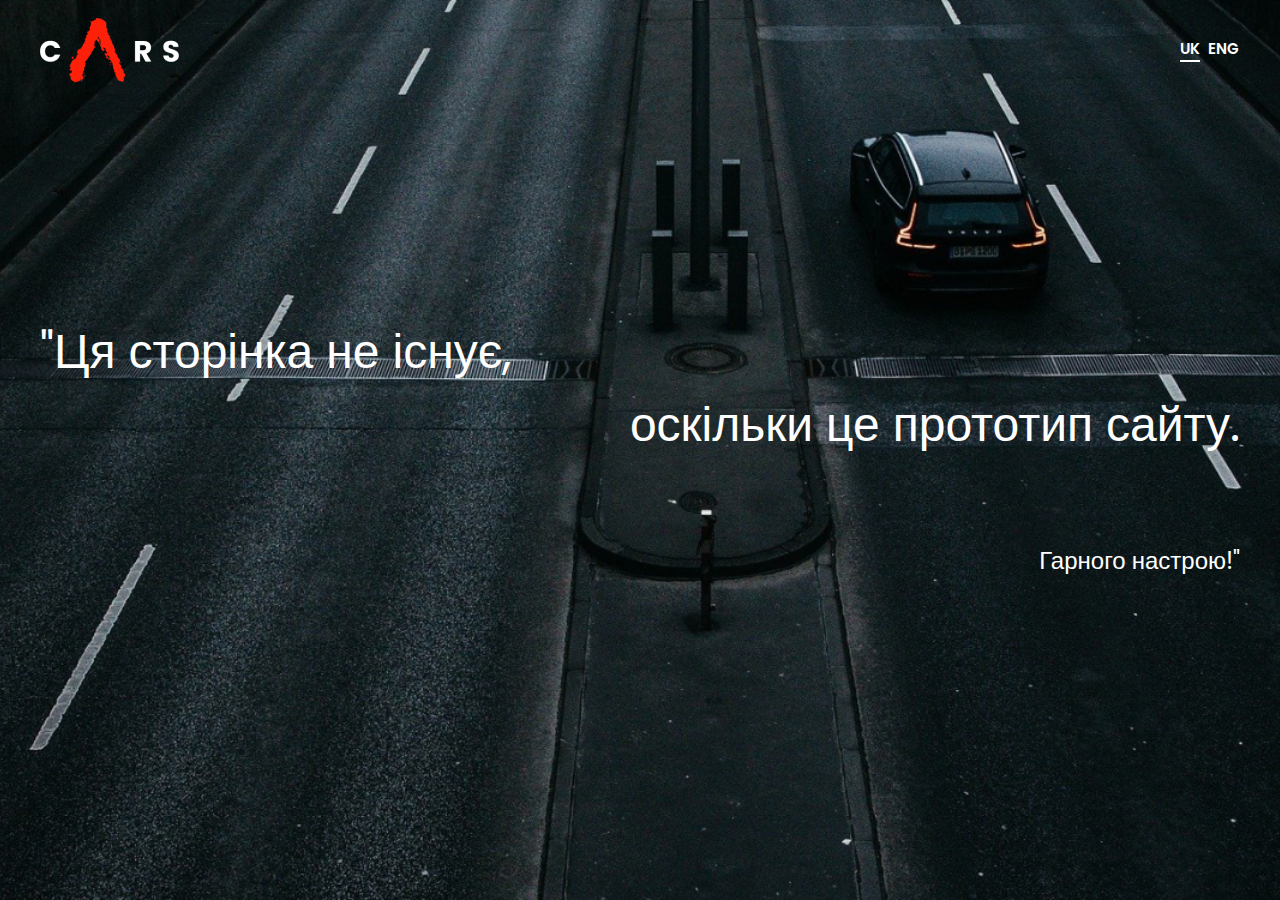
==== commit 9e41970a: "last-edit" ====
--- a/error-UK.html
+++ b/error-UK.html
@@ -19,7 +19,7 @@
                         <a href="/index-UK.html"><img src="./img/logo 1.png" alt="logo_icon"></a>
                     </div>
                     <div class="lang_menu">
-                        <a href="/error-UK.html">UK</a>
+                        <a href="/error-UK.html" class="lang_active">UK</a>
                         <a href="/error.html">ENG</a>
                     </div>
                 </div>
--- a/css/style.css
+++ b/css/style.css
@@ -1,2 +1,2 @@
-*{padding:0;margin:0;border:0}*,:after,:before{-webkit-box-sizing:border-box;box-sizing:border-box}:active,:focus{outline:none}a:active,a:focus{outline:none}aside,footer,header,nav{display:block}body,html{height:100%;width:100%;font-size:14px;line-height:1;-ms-text-size-adjust:100%;-moz-text-size-adjust:100%;-webkit-text-size-adjust:100%}button,input,textarea{font-family:inherit}input::-ms-clear{display:none}button{cursor:pointer}button::-moz-focus-inner{padding:0;border:0}a,a:visited{text-decoration:none}a:hover{text-decoration:none}ul li{list-style:none}img{vertical-align:top}h1,h2,h3,h4,h5,h6{font-weight:400}.lang-burger{display:-webkit-box;display:-ms-flexbox;display:flex;position:absolute;bottom:30px;right:30px;gap:8px}.lang-burger a{font-weight:600;font-size:15px;line-height:22px;color:white}.lang-burger a:hover{color:white;-webkit-transition:0.1s;transition:0.1s}.burger-menu{display:none}.link-img{margin:0 40px}.menu-btn{display:-webkit-box;display:-ms-flexbox;display:flex;-webkit-box-align:center;-ms-flex-align:center;align-items:center;position:absolute;right:15px;width:26px;height:26px;cursor:pointer;z-index:200;top:10px}.menu-btn>span,.menu-btn>span:after,.menu-btn>span:before{display:block;position:absolute;width:100%;height:2px;background-color:white;-webkit-transition-duration:0.25s;transition-duration:0.25s}.menu-btn>span:before{content:"";top:-8px}.menu-btn>span:after{content:"";top:8px}.menubox{display:block;text-align:center;position:fixed;visibility:hidden;top:0;right:-100%;margin:0;width:100%;height:100%;padding:70px 0;list-style:none;background:rgba(15,15,15,0.9);-webkit-box-shadow:1px 0px 6px rgba(0,0,0,0.2);box-shadow:1px 0px 6px rgba(0,0,0,0.2);-webkit-transition-duration:0.25s;transition-duration:0.25s;z-index:1000}.menu-item{display:inline-block;padding:12px 24px;font-size:24px;line-height:18px;text-transform:uppercase;color:white;text-align:center;text-decoration:none;-webkit-transition-duration:0.25s;transition-duration:0.25s}a:active{color:rgba(200,12,12,0.907)}.menu-item:hover{color:rgba(219,37,18,0.8)}#menu-toggle{opacity:0}#menu-toggle:focus~.menu-btn>span{-webkit-transform:rotate(45deg);transform:rotate(45deg)}#menu-toggle:focus~.menu-btn>span:before{-webkit-transform:rotate(0);transform:rotate(0);top:0}#menu-toggle:focus~.menu-btn>span{-webkit-transform:rotate(90deg);transform:rotate(90deg);top:0}#menu-toggle:focus~.menubox{visibility:visible;right:0}.header_container{display:-webkit-box;display:-ms-flexbox;display:flex;-webkit-box-pack:justify;-ms-flex-pack:justify;justify-content:space-between;-webkit-box-align:center;-ms-flex-align:center;align-items:center}body{font-family:"Poppins",sans-serif;font-style:normal;font-size:15px}._container{max-width:1230px;margin:0 auto;padding:0 15px}.page_one{width:100%;height:100vh;background:url(../img/road.jpg) no-repeat;background-size:cover;background-position:center;position:relative}.header_container{position:absolute;top:0;left:0;z-index:100;width:100%;height:100px;color:#FFFFFF;padding:0 40px}.header--fixed{position:fixed;height:50px;left:0;top:0;z-index:20;background-color:rgba(0,0,0,0.7);-webkit-transition:all 0.5s ease;transition:all 0.5s ease}.logo-img-scroll{width:100px}.header_item{display:-webkit-box;display:-ms-flexbox;display:flex;gap:35px}.header_item a{font-weight:600;line-height:22px;color:#FFFFFF;position:relative;text-decoration:none;border-bottom:2px solid transparent;-webkit-transition:all 0.5s;transition:all 0.5s}.header_item a:hover{color:#B7B7B7;border-bottom-color:#B7B7B7}.lang_menu{display:-webkit-box;display:-ms-flexbox;display:flex;gap:8px}.lang_menu a{font-weight:600;line-height:22px;color:#FFFFFF;border-bottom:2px solid transparent;-webkit-transition:all 0.5s;transition:all 0.5s}.lang_menu a:hover{color:#B7B7B7;border-bottom-color:#B7B7B7}.intro{position:absolute;top:0;left:0;z-index:6;width:100%;height:100vh}.intro_container h1{max-width:791px;margin-top:230px;font-weight:700;font-size:48px;line-height:150%;color:#FFFFFF}.intro_button{margin-top:53px}.intro_button a,.intro_button button{padding:11px 48px;font-weight:500;font-size:18px;line-height:150%;color:#FFFFFF;background:#DB2512}.intro_button a:hover,.intro_button button:hover{background:#82180c;-webkit-transition:0.5s;transition:0.5s}.arrow{position:absolute;opacity:0;bottom:0;right:0;-webkit-transform:rotate(90deg);transform:rotate(90deg);width:30px;background-color:#DB2512;padding:20px;-webkit-transition:all 0.5s ease;transition:all 0.5s ease}.arrow-fixed{position:fixed;opacity:1;z-index:30;width:60px;bottom:160px;right:40px;-webkit-transform:rotate(-90deg);transform:rotate(-90deg);-webkit-transition:all 0.5s ease;transition:all 0.5s ease;border-radius:50%;background-color:rgba(219,37,18,0.6);padding:20px}.arrow-fixed:hover{background-color:rgb(219,37,18);-webkit-box-shadow:0px 0px 15px rgb(219,37,18);box-shadow:0px 0px 15px rgb(219,37,18)}.block-contakt{position:relative;margin-top:-100px}.intro_block{display:-webkit-box;display:-ms-flexbox;display:flex;-webkit-box-pack:center;-ms-flex-pack:center;justify-content:center}.block_one{padding:39px 0 37px 39px;width:100%;background:#FFFFFF;-webkit-box-shadow:0px 0px 15px rgba(0,0,0,0.25);box-shadow:0px 0px 15px rgba(0,0,0,0.25)}.block_one{margin-top:10px}.block_one:not(:last-child){margin-top:10px;margin-right:21px}.text_one_block{font-weight:700;font-size:18px;line-height:150%;letter-spacing:0.15em;margin:21px 0 15px}.text_two_block{font-weight:400;font-size:18px;line-height:150%;color:#B7B7B7}.service{padding:100px 0}.service-container{color:#000;text-transform:uppercase;letter-spacing:0.15em}.service-title{font-weight:700;font-size:30px;line-height:150%}.service-sub-title{margin:15px 0 60px 0;font-weight:400;line-height:22px}.service-list{display:-webkit-box;display:-ms-flexbox;display:flex;-webkit-box-pack:justify;-ms-flex-pack:justify;justify-content:space-between;-ms-flex-wrap:wrap;flex-wrap:wrap}.service-item{margin-right:5px}.block-img{display:block;position:relative;max-width:386px;max-height:500px;overflow:hidden;background-color:black}.block-img:hover img{-webkit-transform:scale(1.3);transform:scale(1.3);-webkit-filter:blur(1px);filter:blur(1px);opacity:0.5}.block-img:hover .service-item_button{opacity:0.8;-webkit-transition:0.5s;transition:0.5s}.block-img:hover .service-item_text{opacity:1;-webkit-transition:0.5s;transition:0.5s}.service-img{width:100%;-webkit-transition:0.5s;transition:0.5s}.service-item_text{position:absolute;bottom:32px;left:29px;font-weight:600;font-size:18px;line-height:150%;letter-spacing:0.23em;text-transform:uppercase;color:#FFFFFF;opacity:0;-webkit-transition:0.5s;transition:0.5s;max-width:269px;max-height:108px}.service-item_button{position:absolute;top:50%;left:50%;-webkit-transform:translate(-50%,-50%);transform:translate(-50%,-50%);padding:40px;font-size:18px;letter-spacing:0.23em;cursor:pointer;color:#FFFFFF;background-color:#DB2512;border-radius:50%;z-index:100;opacity:0;-webkit-transition:0.5s;transition:0.5s}.service-item_name{margin-top:21px;font-weight:600;font-size:20px;line-height:150%;letter-spacing:0.23em;text-transform:uppercase}.block-about{padding:117px 0;background:#171616}.block-item_container{display:-webkit-box;display:-ms-flexbox;display:flex;-webkit-box-pack:justify;-ms-flex-pack:justify;justify-content:space-between}.block-above_content{max-width:506px}.block-above_title{font-weight:700;font-size:30px;line-height:150%;letter-spacing:0.15em;text-transform:uppercase;color:#FFFFFF}.block-above_text{margin:42px 0 48px 0;font-weight:600;line-height:150%;letter-spacing:0.23em;color:#B7B7B7}.block-above_link{font-weight:500;font-size:18px;line-height:150%;letter-spacing:0.15em;border-bottom:2px solid #FFFFFF;text-transform:uppercase;color:#FFFFFF;-webkit-transition:all 0.5s;transition:all 0.5s}.block-above_link:hover{border-bottom-color:#DB2512;color:red}.block-above_img{margin:40px 0}.above_img{width:100%}.work-process_content{text-align:center;padding:100px 0}.work-process_title{font-weight:900;font-size:148px;line-height:150%;text-transform:uppercase;color:#000}.work-process_subtitle{margin:58px 0 92px;font-weight:600;font-size:40px;line-height:150%;letter-spacing:0.15em;text-transform:uppercase;color:#000}.work-process_block{display:-webkit-box;display:-ms-flexbox;display:flex;-webkit-box-pack:justify;-ms-flex-pack:justify;justify-content:space-between}.work-process_item{max-width:386px;padding:31px 30px 26px 30px;margin-top:10px;background:#FFFFFF;-webkit-box-shadow:0px 0px 15px rgba(0,0,0,0.25);box-shadow:0px 0px 15px rgba(0,0,0,0.25)}.work-process_item:not(:last-child){margin-right:5px}._item-title{font-weight:700;font-size:18px;line-height:150%;letter-spacing:0.15em;text-transform:uppercase;color:#000}._item-subtitle{margin-top:15px;font-weight:400;font-size:18px;line-height:150%;color:#B7B7B7}.block-contack{background:#171616}input,textarea{background:none;border-bottom:1px solid #FFFFFF;font-weight:400;line-height:150%;letter-spacing:0.15em;color:#FFFFFF}input{display:block;width:197px;padding:9px 0}textarea{display:-webkit-box;display:-ms-flexbox;display:flex;width:100%;resize:none}.block-contact_contant{max-width:100%;padding:97px 0}.block-contack_title{font-weight:700;font-size:30px;line-height:150%;letter-spacing:0.15em;text-transform:uppercase;color:#FFFFFF}.block-contact_form{display:block;max-width:440px}._form-input{display:-webkit-box;display:-ms-flexbox;display:flex}._input-two{margin:45px 0 54px 0}._input-name{margin-right:46px}._input-mail{margin-right:46px}.block-contact_btn{padding:11px 76px;margin-top:37px;font-weight:500;font-size:18px;line-height:150%;text-transform:uppercase;color:#FFFFFF;background:#DB2512}.footer{padding:66px 0 61px 0}.footer-social{display:-webkit-box;display:-ms-flexbox;display:flex;gap:21px}.footer-error{padding:10px 0 10px 0}.footer-contant{display:-webkit-box;display:-ms-flexbox;display:flex;-webkit-box-pack:justify;-ms-flex-pack:justify;justify-content:space-between}.footer-text{font-weight:400;line-height:150%;letter-spacing:0.15em;color:#000}.section__error{height:100vh;display:-webkit-box;display:-ms-flexbox;display:flex;-webkit-box-orient:vertical;-webkit-box-direction:normal;-ms-flex-direction:column;flex-direction:column;-webkit-box-align:center;-ms-flex-align:center;align-items:center;-webkit-box-pack:center;-ms-flex-pack:center;justify-content:center;color:#FFFFFF;position:relative}.section__error span{display:inline-block;font-size:48px;margin-bottom:100px}.section__error span:first-child{margin:0 auto 25px 0}.section__error span:nth-child(2){margin-left:auto}.section__error h2{display:inline-block;font-size:24px;margin-left:auto}.section__error img{width:50px;position:absolute;left:50%;bottom:30%;mix-blend-mode:difference}.section__error svg{margin-top:50px}@media (max-width:1052px){.block-above_content{max-width:100%}.section__error span{font-size:24px}.section__error h2{font-size:18px}}@media (max-width:811px){.service{text-align:center}.service-list{-webkit-box-pack:center;-ms-flex-pack:center;justify-content:center}}@media (max-width:782px){.block-contakt{margin-top:0}}@media (max-width:761px){.arrow{display:none}.header_item{display:none}.lang_menu{display:none}.burger-menu{display:block}}@media (max-width:698px){.footer-contant{display:block}.footer-social{margin-top:15px;text-align:center}.footer-text{text-align:center}.work-process_title{font-size:100px}.work-process_block{display:block}.work-process_item{max-width:100%}.intro_block{display:block;width:100%;text-align:center}.text_one_block{font-size:14px}.intro_container h1{font-size:30px}.block_one{display:-webkit-box;display:-ms-flexbox;display:flex;-webkit-box-orient:vertical;-webkit-box-direction:normal;-ms-flex-direction:column;flex-direction:column;-webkit-box-align:center;-ms-flex-align:center;align-items:center;-webkit-box-pack:center;-ms-flex-pack:center;justify-content:center;padding:39px 0}}@media (max-width:500px){.work-process_title{font-size:80px}.work-process_subtitle{font-size:35px}}@media (max-width:475px){._form-input{display:block}input{width:100%}._input-last-name{margin-top:45px}._input-phone{margin-top:45px}}@media (max-width:400px){.work-process_title{font-size:70px}.work-process_subtitle{font-size:30px}.service-item_text{font-size:16px}}@media (max-width:350px){.work-process_title{font-size:60px}.service-item_text{font-size:14px;bottom:15px}}@media (max-width:300px){.work-process_title{font-size:50px}.block-above_title{font-size:25px}.work-process_subtitle{font-size:30px}.service-item_text{font-size:10px}}
+*{padding:0;margin:0;border:0}*,:after,:before{-webkit-box-sizing:border-box;box-sizing:border-box}:active,:focus{outline:none}a:active,a:focus{outline:none}aside,footer,header,nav{display:block}body,html{height:100%;width:100%;font-size:14px;line-height:1;-ms-text-size-adjust:100%;-moz-text-size-adjust:100%;-webkit-text-size-adjust:100%}button,input,textarea{font-family:inherit}input::-ms-clear{display:none}button{cursor:pointer}button::-moz-focus-inner{padding:0;border:0}a,a:visited{text-decoration:none}a:hover{text-decoration:none}ul li{list-style:none}img{vertical-align:top}h1,h2,h3,h4,h5,h6{font-weight:400}.lang-burger{display:-webkit-box;display:-ms-flexbox;display:flex;position:absolute;bottom:30px;right:30px;gap:8px}.lang-burger a{font-weight:600;font-size:15px;line-height:22px;color:white}.lang-burger a:hover{color:white;-webkit-transition:0.1s;transition:0.1s}.burger-menu{display:none}.link-img{margin:0 40px}.menu-btn{display:-webkit-box;display:-ms-flexbox;display:flex;-webkit-box-align:center;-ms-flex-align:center;align-items:center;position:absolute;right:15px;width:26px;height:26px;cursor:pointer;z-index:200;top:10px}.menu-btn>span,.menu-btn>span:after,.menu-btn>span:before{display:block;position:absolute;width:100%;height:2px;background-color:white;-webkit-transition-duration:0.25s;transition-duration:0.25s}.menu-btn>span:before{content:"";top:-8px}.menu-btn>span:after{content:"";top:8px}.menubox{display:block;text-align:center;position:fixed;visibility:hidden;top:0;right:-100%;margin:0;width:100%;height:100%;padding:70px 0;list-style:none;background:rgba(15,15,15,0.9);-webkit-box-shadow:1px 0px 6px rgba(0,0,0,0.2);box-shadow:1px 0px 6px rgba(0,0,0,0.2);-webkit-transition-duration:0.25s;transition-duration:0.25s;z-index:1000}.menu-item{display:inline-block;padding:12px 24px;font-size:24px;line-height:18px;text-transform:uppercase;color:white;text-align:center;text-decoration:none;-webkit-transition-duration:0.25s;transition-duration:0.25s}a:active{color:rgba(200,12,12,0.907)}.menu-item:hover{color:rgba(219,37,18,0.8)}#menu-toggle{opacity:0}#menu-toggle:focus~.menu-btn>span{-webkit-transform:rotate(45deg);transform:rotate(45deg)}#menu-toggle:focus~.menu-btn>span:before{-webkit-transform:rotate(0);transform:rotate(0);top:0}#menu-toggle:focus~.menu-btn>span{-webkit-transform:rotate(90deg);transform:rotate(90deg);top:0}#menu-toggle:focus~.menubox{visibility:visible;right:0}.header_container{display:-webkit-box;display:-ms-flexbox;display:flex;-webkit-box-pack:justify;-ms-flex-pack:justify;justify-content:space-between;-webkit-box-align:center;-ms-flex-align:center;align-items:center}body{font-family:"Poppins",sans-serif;font-style:normal;font-size:15px}._container{max-width:1230px;margin:0 auto;padding:0 15px}.page_one{width:100%;height:100vh;background:url(../img/road.jpg) no-repeat;background-size:cover;background-position:center;position:relative}.header_container{position:absolute;top:0;left:0;z-index:100;width:100%;height:100px;color:#FFFFFF;padding:0 40px}.header--fixed{position:fixed;height:50px;left:0;top:0;z-index:20;background-color:rgba(0,0,0,0.7);-webkit-transition:all 0.5s ease;transition:all 0.5s ease}.logo-img-scroll{width:100px}.header_item{display:-webkit-box;display:-ms-flexbox;display:flex;gap:35px}.header_item a{font-weight:600;line-height:22px;color:#FFFFFF;position:relative;text-decoration:none;border-bottom:2px solid transparent;-webkit-transition:all 0.5s;transition:all 0.5s}.header_item a:hover{color:#B7B7B7;border-bottom-color:#B7B7B7}.lang_menu{display:-webkit-box;display:-ms-flexbox;display:flex;gap:8px}.lang_menu a{font-weight:600;line-height:22px;color:#FFFFFF;border-bottom:2px solid transparent;-webkit-transition:all 0.5s;transition:all 0.5s}.lang_menu a:hover{color:#B7B7B7;border-bottom-color:#B7B7B7}.intro{position:absolute;top:0;left:0;z-index:6;width:100%;height:100vh}.intro_container h1{max-width:791px;margin-top:230px;font-weight:700;font-size:48px;line-height:150%;color:#FFFFFF}.intro_button{margin-top:53px}.intro_button a,.intro_button button{padding:11px 48px;font-weight:500;font-size:18px;line-height:150%;color:#FFFFFF;background:#DB2512}.intro_button a:hover,.intro_button button:hover{background:#82180c;-webkit-transition:0.5s;transition:0.5s}.arrow{position:absolute;opacity:0;bottom:0;right:0;-webkit-transform:rotate(90deg);transform:rotate(90deg);width:30px;background-color:#DB2512;padding:20px;-webkit-transition:all 0.5s ease;transition:all 0.5s ease}.arrow-fixed{position:fixed;opacity:1;z-index:30;width:60px;bottom:160px;right:40px;-webkit-transform:rotate(-90deg);transform:rotate(-90deg);-webkit-transition:all 0.5s ease;transition:all 0.5s ease;border-radius:50%;background-color:rgba(219,37,18,0.6);padding:20px}.arrow-fixed:hover{background-color:rgb(219,37,18);-webkit-box-shadow:0px 0px 15px rgb(219,37,18);box-shadow:0px 0px 15px rgb(219,37,18)}.block-contakt{position:relative;margin-top:-100px}.intro_block{display:-webkit-box;display:-ms-flexbox;display:flex;-webkit-box-pack:center;-ms-flex-pack:center;justify-content:center}.block_one{padding:39px 0 37px 39px;width:100%;background:#FFFFFF;-webkit-box-shadow:0px 0px 15px rgba(0,0,0,0.25);box-shadow:0px 0px 15px rgba(0,0,0,0.25)}.block_one{margin-top:10px}.block_one:not(:last-child){margin-top:10px;margin-right:21px}.text_one_block{font-weight:700;font-size:18px;line-height:150%;letter-spacing:0.15em;margin:21px 0 15px}.text_two_block{font-weight:400;font-size:18px;line-height:150%;color:#B7B7B7}.service{padding:100px 0}.service-container{color:#000;text-transform:uppercase;letter-spacing:0.15em}.service-title{font-weight:700;font-size:30px;line-height:150%}.service-sub-title{margin:15px 0 60px 0;font-weight:400;line-height:22px}.service-list{display:-webkit-box;display:-ms-flexbox;display:flex;-webkit-box-pack:justify;-ms-flex-pack:justify;justify-content:space-between;-ms-flex-wrap:wrap;flex-wrap:wrap}.service-item{margin-right:5px}.block-img{display:block;position:relative;max-width:386px;max-height:500px;overflow:hidden;background-color:black}.block-img:hover img{-webkit-transform:scale(1.3);transform:scale(1.3);-webkit-filter:blur(1px);filter:blur(1px);opacity:0.5}.block-img:hover .service-item_button{opacity:0.8;-webkit-transition:0.5s;transition:0.5s}.block-img:hover .service-item_text{opacity:1;-webkit-transition:0.5s;transition:0.5s}.service-img{width:100%;-webkit-transition:0.5s;transition:0.5s}.service-item_text{position:absolute;bottom:32px;left:29px;font-weight:600;font-size:18px;line-height:150%;letter-spacing:0.23em;text-transform:uppercase;color:#FFFFFF;opacity:0;-webkit-transition:0.5s;transition:0.5s;max-width:269px;max-height:108px}.service-item_button{position:absolute;top:50%;left:50%;-webkit-transform:translate(-50%,-50%);transform:translate(-50%,-50%);padding:40px;font-size:18px;letter-spacing:0.23em;cursor:pointer;color:#FFFFFF;background-color:#DB2512;border-radius:50%;z-index:100;opacity:0;-webkit-transition:0.5s;transition:0.5s}.service-item_name{margin-top:21px;font-weight:600;font-size:20px;line-height:150%;letter-spacing:0.23em;text-transform:uppercase}.block-about{padding:117px 0;background:#171616}.block-item_container{display:-webkit-box;display:-ms-flexbox;display:flex;-webkit-box-pack:justify;-ms-flex-pack:justify;justify-content:space-between}.block-above_content{max-width:506px}.block-above_title{font-weight:700;font-size:30px;line-height:150%;letter-spacing:0.15em;text-transform:uppercase;color:#FFFFFF}.block-above_text{margin:42px 0 48px 0;font-weight:600;line-height:150%;letter-spacing:0.23em;color:#B7B7B7}.block-above_link{font-weight:500;font-size:18px;line-height:150%;letter-spacing:0.15em;border-bottom:2px solid #FFFFFF;text-transform:uppercase;color:#FFFFFF;-webkit-transition:all 0.5s;transition:all 0.5s}.block-above_link:hover{border-bottom-color:#DB2512;color:red}.block-above_img{margin:40px 0}.above_img{width:100%}.work-process_content{text-align:center;padding:100px 0}.work-process_title{font-weight:900;font-size:148px;line-height:150%;text-transform:uppercase;color:#000}.work-process_subtitle{margin:58px 0 92px;font-weight:600;font-size:40px;line-height:150%;letter-spacing:0.15em;text-transform:uppercase;color:#000}.work-process_block{display:-webkit-box;display:-ms-flexbox;display:flex;-webkit-box-pack:justify;-ms-flex-pack:justify;justify-content:space-between}.work-process_item{max-width:386px;padding:31px 30px 26px 30px;margin-top:10px;background:#FFFFFF;-webkit-box-shadow:0px 0px 15px rgba(0,0,0,0.25);box-shadow:0px 0px 15px rgba(0,0,0,0.25)}.work-process_item:not(:last-child){margin-right:5px}._item-title{font-weight:700;font-size:18px;line-height:150%;letter-spacing:0.15em;text-transform:uppercase;color:#000}._item-subtitle{margin-top:15px;font-weight:400;font-size:18px;line-height:150%;color:#B7B7B7}.block-contack{background:#171616}input,textarea{background:none;border-bottom:1px solid #FFFFFF;font-weight:400;line-height:150%;letter-spacing:0.15em;color:#FFFFFF}input{display:block;width:197px;padding:9px 0}textarea{display:-webkit-box;display:-ms-flexbox;display:flex;width:100%;resize:none}.block-contact_contant{max-width:100%;padding:97px 0}.block-contack_title{font-weight:700;font-size:30px;line-height:150%;letter-spacing:0.15em;text-transform:uppercase;color:#FFFFFF}.block-contact_form{display:block;max-width:440px}._form-input{display:-webkit-box;display:-ms-flexbox;display:flex}._input-two{margin:45px 0 54px 0}._input-name{margin-right:46px}._input-mail{margin-right:46px}.block-contact_btn{padding:11px 76px;margin-top:37px;font-weight:500;font-size:18px;line-height:150%;text-transform:uppercase;color:#FFFFFF;background:#DB2512}.footer{padding:66px 0 61px 0}.footer-social{display:-webkit-box;display:-ms-flexbox;display:flex;gap:21px}.footer-error{padding:10px 0 10px 0}.footer-contant{display:-webkit-box;display:-ms-flexbox;display:flex;-webkit-box-pack:justify;-ms-flex-pack:justify;justify-content:space-between}.footer-text{font-weight:400;line-height:150%;letter-spacing:0.15em;color:#000}.section__error{height:100vh;display:-webkit-box;display:-ms-flexbox;display:flex;-webkit-box-orient:vertical;-webkit-box-direction:normal;-ms-flex-direction:column;flex-direction:column;-webkit-box-align:center;-ms-flex-align:center;align-items:center;-webkit-box-pack:center;-ms-flex-pack:center;justify-content:center;color:#FFFFFF;position:relative}.section__error span{display:inline-block;font-size:48px;margin-bottom:100px}.section__error span:first-child{margin:0 auto 25px 0}.section__error span:nth-child(2){margin-left:auto}.section__error h2{display:inline-block;font-size:24px;margin-left:auto}.section__error img{width:50px;position:absolute;left:50%;bottom:30%;mix-blend-mode:difference}.section__error svg{margin-top:50px}.lang_active{border-bottom:2px solid #FFFFFF!important}@media (max-width:1052px){.block-above_content{max-width:100%}.section__error span{font-size:24px}.section__error h2{font-size:18px}}@media (max-width:811px){.service{text-align:center}.service-list{-webkit-box-pack:center;-ms-flex-pack:center;justify-content:center}}@media (max-width:782px){.block-contakt{margin-top:0}}@media (max-width:761px){.arrow{display:none}.header_item{display:none}.lang_menu{display:none}.burger-menu{display:block}}@media (max-width:698px){.footer-contant{display:block}.footer-social{margin-top:15px;text-align:center}.footer-text{text-align:center}.work-process_title{font-size:100px}.work-process_block{display:block}.work-process_item{max-width:100%}.intro_block{display:block;width:100%;text-align:center}.text_one_block{font-size:14px}.intro_container h1{font-size:30px}.block_one{display:-webkit-box;display:-ms-flexbox;display:flex;-webkit-box-orient:vertical;-webkit-box-direction:normal;-ms-flex-direction:column;flex-direction:column;-webkit-box-align:center;-ms-flex-align:center;align-items:center;-webkit-box-pack:center;-ms-flex-pack:center;justify-content:center;padding:39px 0}}@media (max-width:500px){.work-process_title{font-size:80px}.work-process_subtitle{font-size:35px}}@media (max-width:475px){._form-input{display:block}input{width:100%}._input-last-name{margin-top:45px}._input-phone{margin-top:45px}}@media (max-width:400px){.work-process_title{font-size:70px}.work-process_subtitle{font-size:30px}.service-item_text{font-size:16px}}@media (max-width:350px){.work-process_title{font-size:60px}.service-item_text{font-size:14px;bottom:15px}}@media (max-width:300px){.work-process_title{font-size:50px}.block-above_title{font-size:25px}.work-process_subtitle{font-size:30px}.service-item_text{font-size:10px}}
 /*# sourceMappingURL=style.css.map */